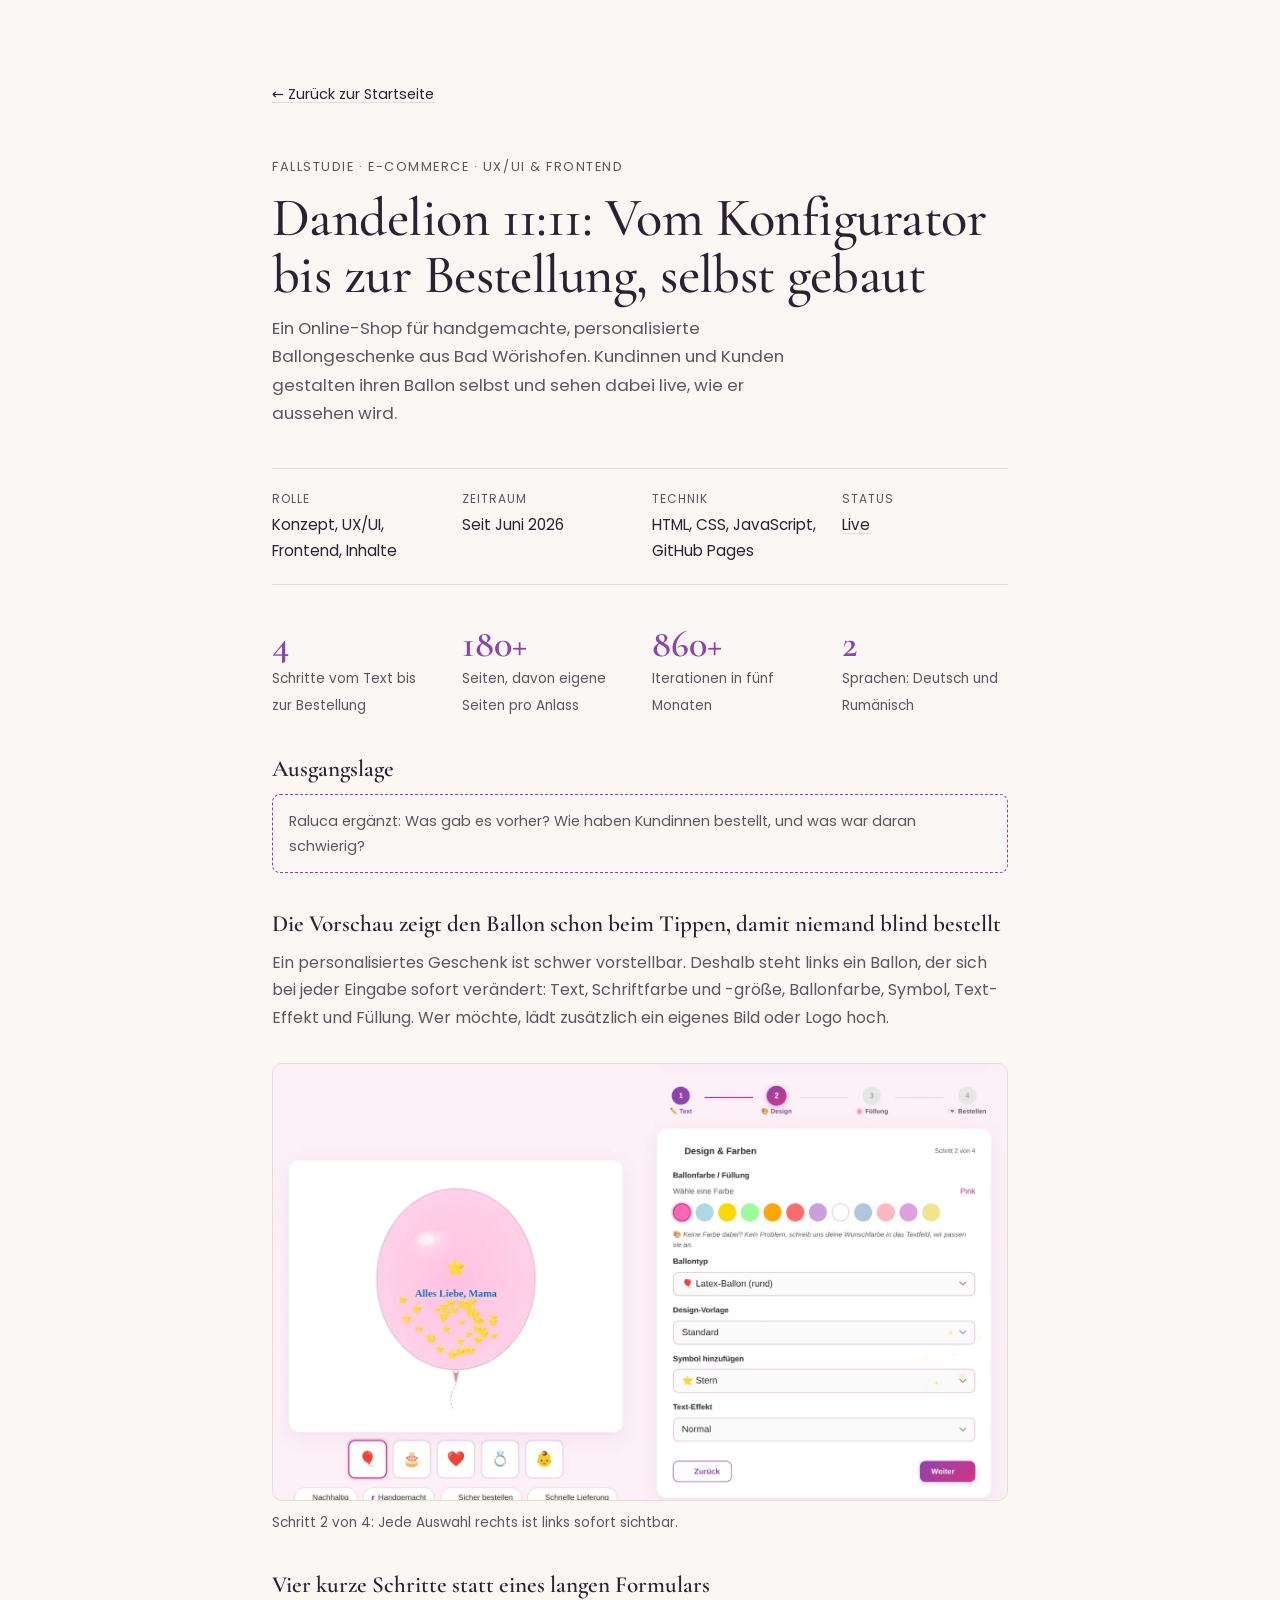
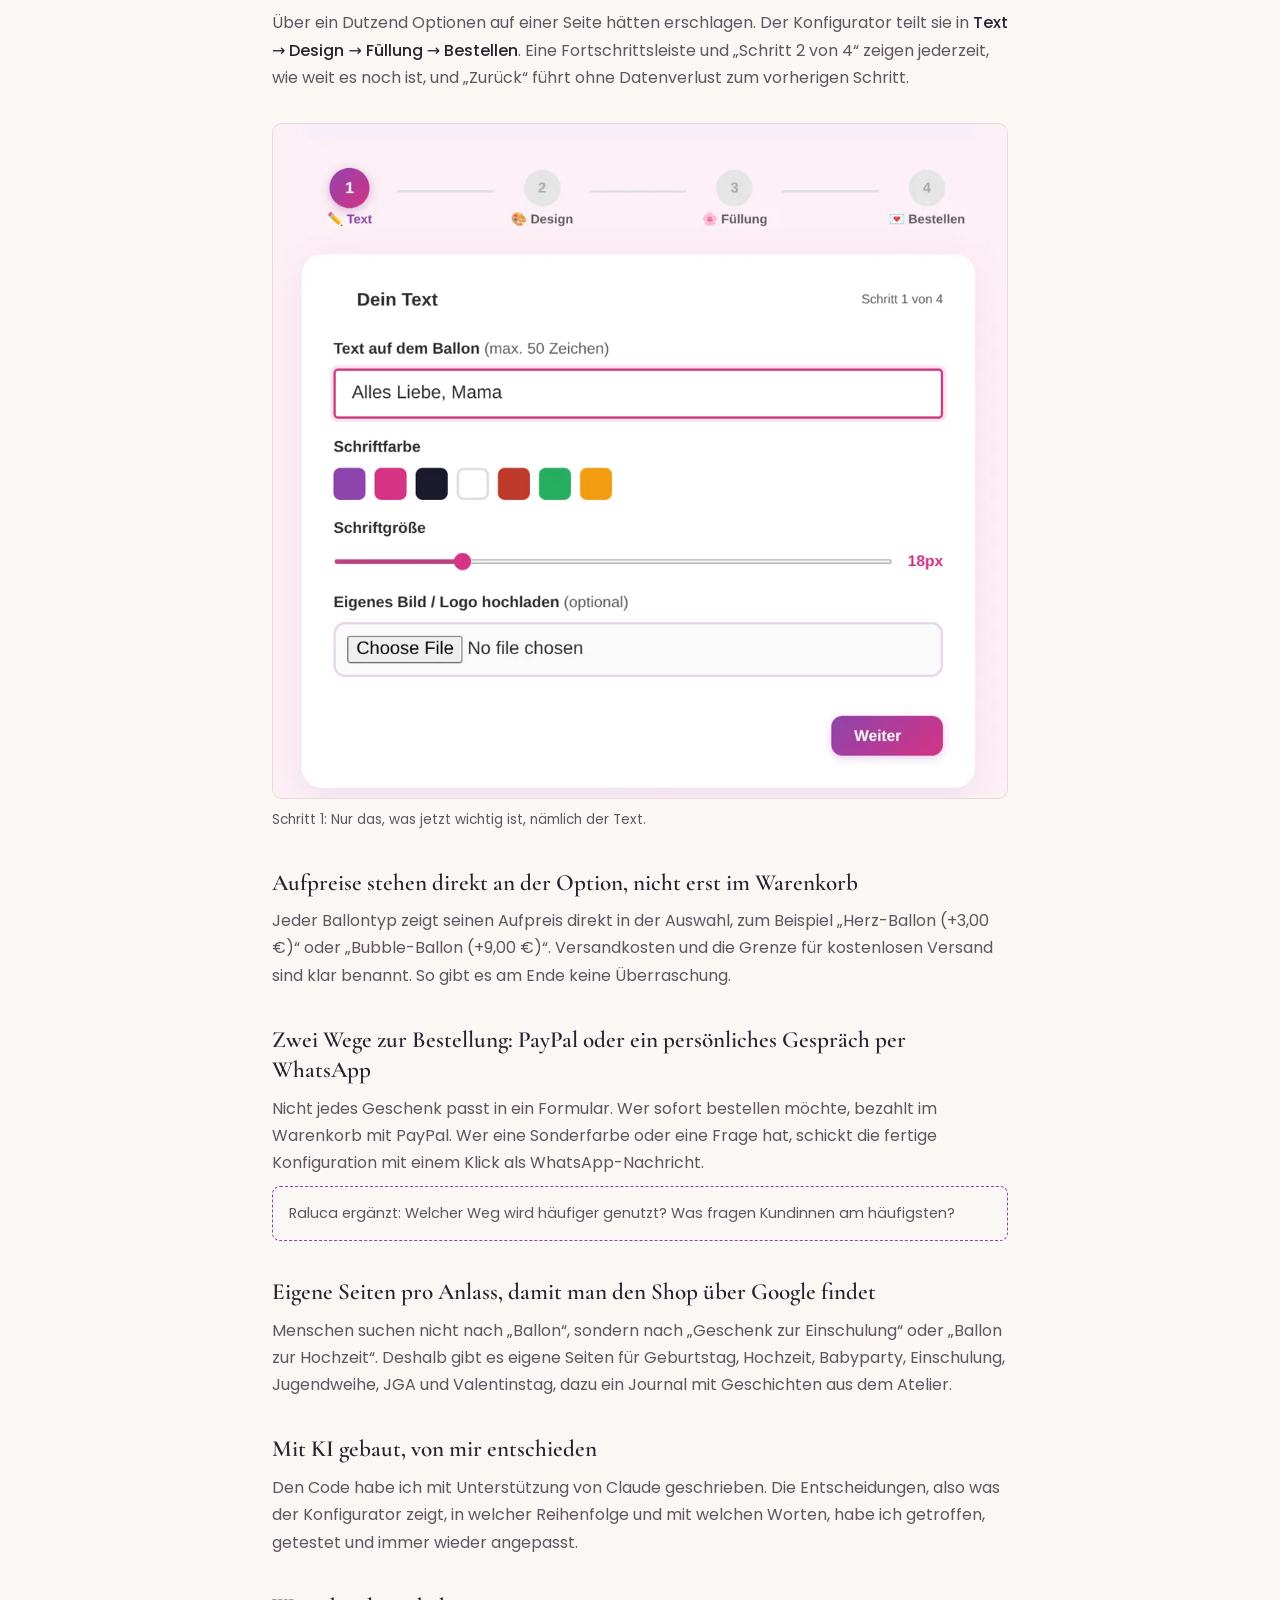
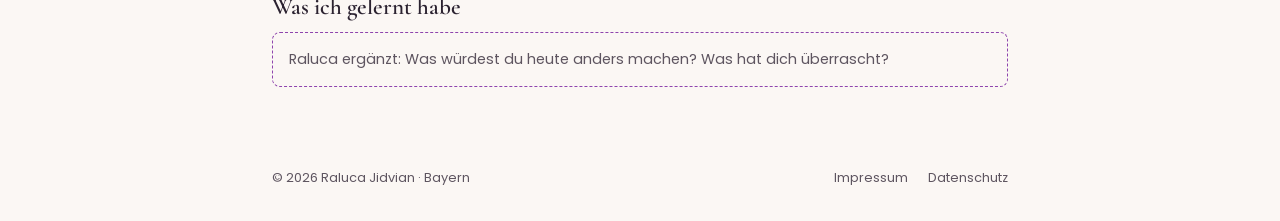
==== dandelion.html @ 179b09bc "Draft: Dandelion 11:11 case study Adds dandelion.html with configurator screenshots and case study s" ====
<!DOCTYPE html>
<html lang="de">
<head>
<meta charset="UTF-8">
<meta name="viewport" content="width=device-width, initial-scale=1">
<title>Dandelion 11:11 – Fallstudie – Raluca Jidvian</title>
<meta name="description" content="Fallstudie: Ein Online-Shop mit Live-Konfigurator für personalisierte Ballongeschenke, von der Idee bis zur Bestellung selbst gestaltet und gebaut.">
<link rel="stylesheet" href="style.css">
</head>
<body>
<main class="legal case">
  <a class="back" href="./">← Zurück zur Startseite</a>

  <p class="eyebrow">Fallstudie · E-Commerce · UX/UI & Frontend</p>
  <h1>Dandelion 11:11: Vom Konfigurator bis zur Bestellung, selbst gebaut</h1>
  <p class="lead">Ein Online-Shop für handgemachte, personalisierte Ballongeschenke aus Bad Wörishofen. Kundinnen und Kunden gestalten ihren Ballon selbst und sehen dabei live, wie er aussehen wird.</p>

  <dl class="facts">
    <div><dt>Rolle</dt><dd>Konzept, UX/UI, Frontend, Inhalte</dd></div>
    <div><dt>Zeitraum</dt><dd>Seit Juni 2026</dd></div>
    <div><dt>Technik</dt><dd>HTML, CSS, JavaScript, GitHub Pages</dd></div>
    <div><dt>Status</dt><dd><a href="https://www.dandelion1111.de">Live</a></dd></div>
  </dl>

  <div class="numbers">
    <div><strong>4</strong><span>Schritte vom Text bis zur Bestellung</span></div>
    <div><strong>180+</strong><span>Seiten, davon eigene Seiten pro Anlass</span></div>
    <div><strong>860+</strong><span>Iterationen in fünf Monaten</span></div>
    <div><strong>2</strong><span>Sprachen: Deutsch und Rumänisch</span></div>
  </div>

  <h2>Ausgangslage</h2>
  <p class="todo">Raluca ergänzt: Was gab es vorher? Wie haben Kundinnen bestellt, und was war daran schwierig?</p>

  <h2>Die Vorschau zeigt den Ballon schon beim Tippen, damit niemand blind bestellt</h2>
  <p>Ein personalisiertes Geschenk ist schwer vorstellbar. Deshalb steht links ein Ballon, der sich bei jeder Eingabe sofort verändert: Text, Schriftfarbe und -größe, Ballonfarbe, Symbol, Text-Effekt und Füllung. Wer möchte, lädt zusätzlich ein eigenes Bild oder Logo hoch.</p>
  <figure>
    <img src="img/dandelion-konfigurator.webp" alt="Konfigurator von Dandelion 11:11: links die Live-Vorschau eines rosa Ballons mit der Aufschrift „Alles Liebe, Mama“, rechts Schritt 2 von 4 mit Farbauswahl, Ballontyp, Design-Vorlage, Symbol und Text-Effekt." width="1600" height="951" loading="lazy">
    <figcaption>Schritt 2 von 4: Jede Auswahl rechts ist links sofort sichtbar.</figcaption>
  </figure>

  <h2>Vier kurze Schritte statt eines langen Formulars</h2>
  <p>Über ein Dutzend Optionen auf einer Seite hätten erschlagen. Der Konfigurator teilt sie in <strong>Text → Design → Füllung → Bestellen</strong>. Eine Fortschrittsleiste und „Schritt 2 von 4“ zeigen jederzeit, wie weit es noch ist, und „Zurück“ führt ohne Datenverlust zum vorherigen Schritt.</p>
  <figure>
    <img src="img/dandelion-schritt1.webp" alt="Schritt 1 von 4 des Konfigurators: Eingabefeld für den Ballontext mit maximal 50 Zeichen, Farbfelder für die Schrift, Regler für die Schriftgröße und optionaler Bild-Upload." width="1000" height="918" loading="lazy">
    <figcaption>Schritt 1: Nur das, was jetzt wichtig ist, nämlich der Text.</figcaption>
  </figure>

  <h2>Aufpreise stehen direkt an der Option, nicht erst im Warenkorb</h2>
  <p>Jeder Ballontyp zeigt seinen Aufpreis direkt in der Auswahl, zum Beispiel „Herz-Ballon (+3,00 €)“ oder „Bubble-Ballon (+9,00 €)“. Versandkosten und die Grenze für kostenlosen Versand sind klar benannt. So gibt es am Ende keine Überraschung.</p>

  <h2>Zwei Wege zur Bestellung: PayPal oder ein persönliches Gespräch per WhatsApp</h2>
  <p>Nicht jedes Geschenk passt in ein Formular. Wer sofort bestellen möchte, bezahlt im Warenkorb mit PayPal. Wer eine Sonderfarbe oder eine Frage hat, schickt die fertige Konfiguration mit einem Klick als WhatsApp-Nachricht.</p>
  <p class="todo">Raluca ergänzt: Welcher Weg wird häufiger genutzt? Was fragen Kundinnen am häufigsten?</p>

  <h2>Eigene Seiten pro Anlass, damit man den Shop über Google findet</h2>
  <p>Menschen suchen nicht nach „Ballon“, sondern nach „Geschenk zur Einschulung“ oder „Ballon zur Hochzeit“. Deshalb gibt es eigene Seiten für Geburtstag, Hochzeit, Babyparty, Einschulung, Jugendweihe, JGA und Valentinstag, dazu ein Journal mit Geschichten aus dem Atelier.</p>

  <h2>Mit KI gebaut, von mir entschieden</h2>
  <p>Den Code habe ich mit Unterstützung von Claude geschrieben. Die Entscheidungen, also was der Konfigurator zeigt, in welcher Reihenfolge und mit welchen Worten, habe ich getroffen, getestet und immer wieder angepasst.</p>

  <h2>Was ich gelernt habe</h2>
  <p class="todo">Raluca ergänzt: Was würdest du heute anders machen? Was hat dich überrascht?</p>
</main>
<footer>
  <span>© 2026 Raluca Jidvian · Bayern</span>
  <nav aria-label="Rechtliches"><a href="impressum.html">Impressum</a><a href="datenschutz.html">Datenschutz</a></nav>
</footer>
</body>
</html>
---- style.css ----
@font-face { font-family: "Cormorant Garamond"; font-style: normal; font-weight: 500; font-display: swap; src: url("fonts/cormorant-garamond-latin-500-normal.woff2") format("woff2"); }
@font-face { font-family: "Cormorant Garamond"; font-style: normal; font-weight: 600; font-display: swap; src: url("fonts/cormorant-garamond-latin-600-normal.woff2") format("woff2"); }
@font-face { font-family: "Cormorant Garamond"; font-style: italic; font-weight: 500; font-display: swap; src: url("fonts/cormorant-garamond-latin-500-italic.woff2") format("woff2"); }
@font-face { font-family: Poppins; font-style: normal; font-weight: 400; font-display: swap; src: url("fonts/poppins-latin-400-normal.woff2") format("woff2"); }
@font-face { font-family: Poppins; font-style: normal; font-weight: 500; font-display: swap; src: url("fonts/poppins-latin-500-normal.woff2") format("woff2"); }

:root {
  --paper: #fbf7f4;
  --ink: #2b2230;
  --ink-soft: #5e5560;
  --line: #e6dcd8;
  --plum: #8e44ad;
  --serif: "Cormorant Garamond", Georgia, serif;
  --sans: Poppins, system-ui, -apple-system, sans-serif;
  color-scheme: light;
}
@media (prefers-color-scheme: dark) {
  :root {
    --paper: #1f1a22;
    --ink: #f3ecf0;
    --ink-soft: #b9adb6;
    --line: #3d3440;
    --plum: #c48ae0;
    color-scheme: dark;
  }
}
* { box-sizing: border-box; margin: 0; }
body {
  background: var(--paper);
  color: var(--ink);
  font: 400 1rem/1.7 var(--sans);
  min-height: 100vh;
  display: flex;
  flex-direction: column;
}
main {
  width: min(100% - 3rem, 46rem);
  margin: auto;
  padding: 5rem 0 3rem;
}
h1 {
  font: 500 clamp(2.6rem, 7vw, 4.2rem)/1.05 var(--serif);
  letter-spacing: -0.01em;
}
.lead {
  margin-top: 1.5rem;
  max-width: 34rem;
  color: var(--ink-soft);
  font-size: 1.05rem;
}
/* Der Weg: Schaltkreise → Server → Interfaces */
.path {
  list-style: none;
  padding: 0;
  margin: 3.5rem 0;
  display: grid;
  grid-template-columns: repeat(3, 1fr);
  border-top: 1px solid var(--line);
}
.path li {
  padding: 1.25rem 1rem 0 0;
  position: relative;
}
.path li::before {
  content: "";
  position: absolute;
  top: -5px;
  left: 0;
  width: 9px;
  height: 9px;
  border-radius: 50%;
  background: var(--paper);
  border: 1.5px solid var(--ink-soft);
}
.path li:last-child::before { background: var(--plum); border-color: var(--plum); }
.path strong {
  display: block;
  font: 600 1.35rem/1.2 var(--serif);
}
.path span { font-size: 0.85rem; color: var(--ink-soft); }
.note {
  font: italic 500 1.4rem/1.4 var(--serif);
  color: var(--plum);
}
.status { margin-top: 0.75rem; color: var(--ink-soft); }
nav { margin-top: 2.5rem; display: flex; flex-wrap: wrap; gap: 0.75rem 1.75rem; }
nav a {
  color: var(--ink);
  text-decoration: none;
  border-bottom: 1px solid var(--line);
  padding-bottom: 2px;
}
nav a:hover { border-color: var(--plum); color: var(--plum); }
a:focus-visible { outline: 2px solid var(--plum); outline-offset: 4px; border-radius: 2px; }
footer {
  width: min(100% - 3rem, 46rem);
  margin: 0 auto;
  padding: 2rem 0;
  font-size: 0.8rem;
  color: var(--ink-soft);
}
@media (max-width: 560px) {
  .path { grid-template-columns: 1fr; border-top: 0; border-left: 1px solid var(--line); }
  .path li { padding: 0 0 1.5rem 1.5rem; }
  .path li::before { top: 0.45rem; left: -5px; }
}

/* Footer & Rechtliches */
footer { display: flex; flex-wrap: wrap; justify-content: space-between; gap: 0.5rem 1.5rem; }
footer nav { margin: 0; gap: 0 1.25rem; }
footer nav a { color: var(--ink-soft); border: 0; padding: 0; }
footer nav a:hover { color: var(--plum); }
.legal { margin: 0 auto; }
.legal h1 { font-size: clamp(2.2rem, 6vw, 3.2rem); }
.legal h2 { font: 600 1.45rem/1.3 var(--serif); margin: 2.25rem 0 0.5rem; }
.legal p, .legal ul { margin-top: 0.6rem; color: var(--ink-soft); }
.legal ul { padding-left: 1.2rem; }
.legal strong { color: var(--ink); font-weight: 500; }
.legal a { color: var(--ink); text-decoration-color: var(--line); text-underline-offset: 3px; }
.legal a:hover { color: var(--plum); text-decoration-color: var(--plum); }
.back { display: inline-block; margin-bottom: 2.5rem; font-size: 0.9rem; }
.stand { margin-top: 2.5rem; font-size: 0.85rem; }

/* Fallstudie */
.case h1 { font-size: clamp(2.2rem, 6vw, 3.4rem); }
.eyebrow { font-size: 0.8rem; letter-spacing: 0.12em; text-transform: uppercase; color: var(--plum); margin-bottom: 0.75rem; }
.facts { display: grid; grid-template-columns: repeat(auto-fit, minmax(9rem, 1fr)); gap: 1rem 1.5rem; margin: 2.5rem 0; padding: 1.25rem 0; border-block: 1px solid var(--line); }
.facts dt { font-size: 0.75rem; letter-spacing: 0.08em; text-transform: uppercase; color: var(--ink-soft); }
.facts dd { margin: 0.2rem 0 0; font-size: 0.95rem; }
.numbers { display: grid; grid-template-columns: repeat(auto-fit, minmax(8rem, 1fr)); gap: 1.5rem; margin: 2rem 0; }
.numbers strong { display: block; font: 600 2.4rem/1 var(--serif); color: var(--plum); }
.numbers span { font-size: 0.85rem; color: var(--ink-soft); }
.case figure { margin: 2rem 0; }
.case img { width: 100%; height: auto; border-radius: 10px; border: 1px solid var(--line); display: block; }
.case figcaption { margin-top: 0.6rem; font-size: 0.85rem; color: var(--ink-soft); }
.todo { margin-top: 0.75rem; padding: 0.9rem 1rem; border: 1.5px dashed var(--plum); border-radius: 8px; color: var(--plum); font-size: 0.9rem; }
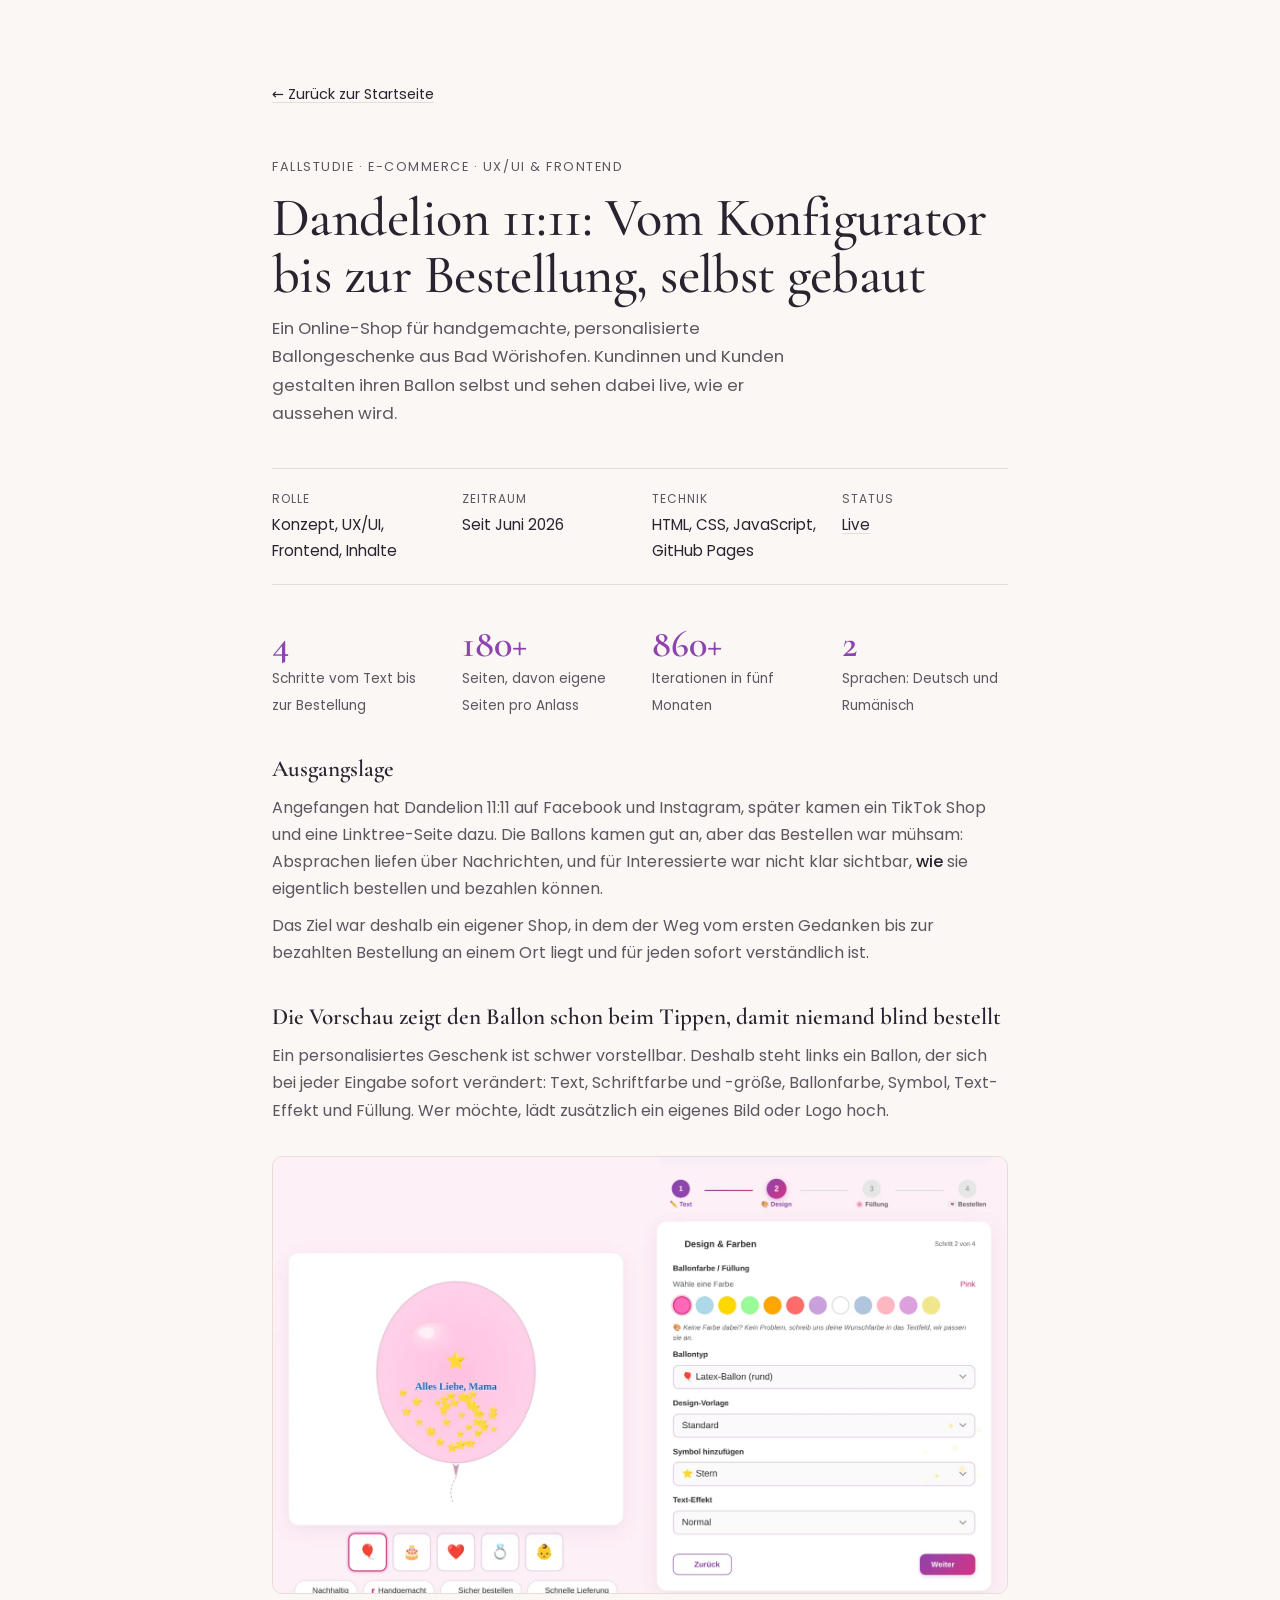
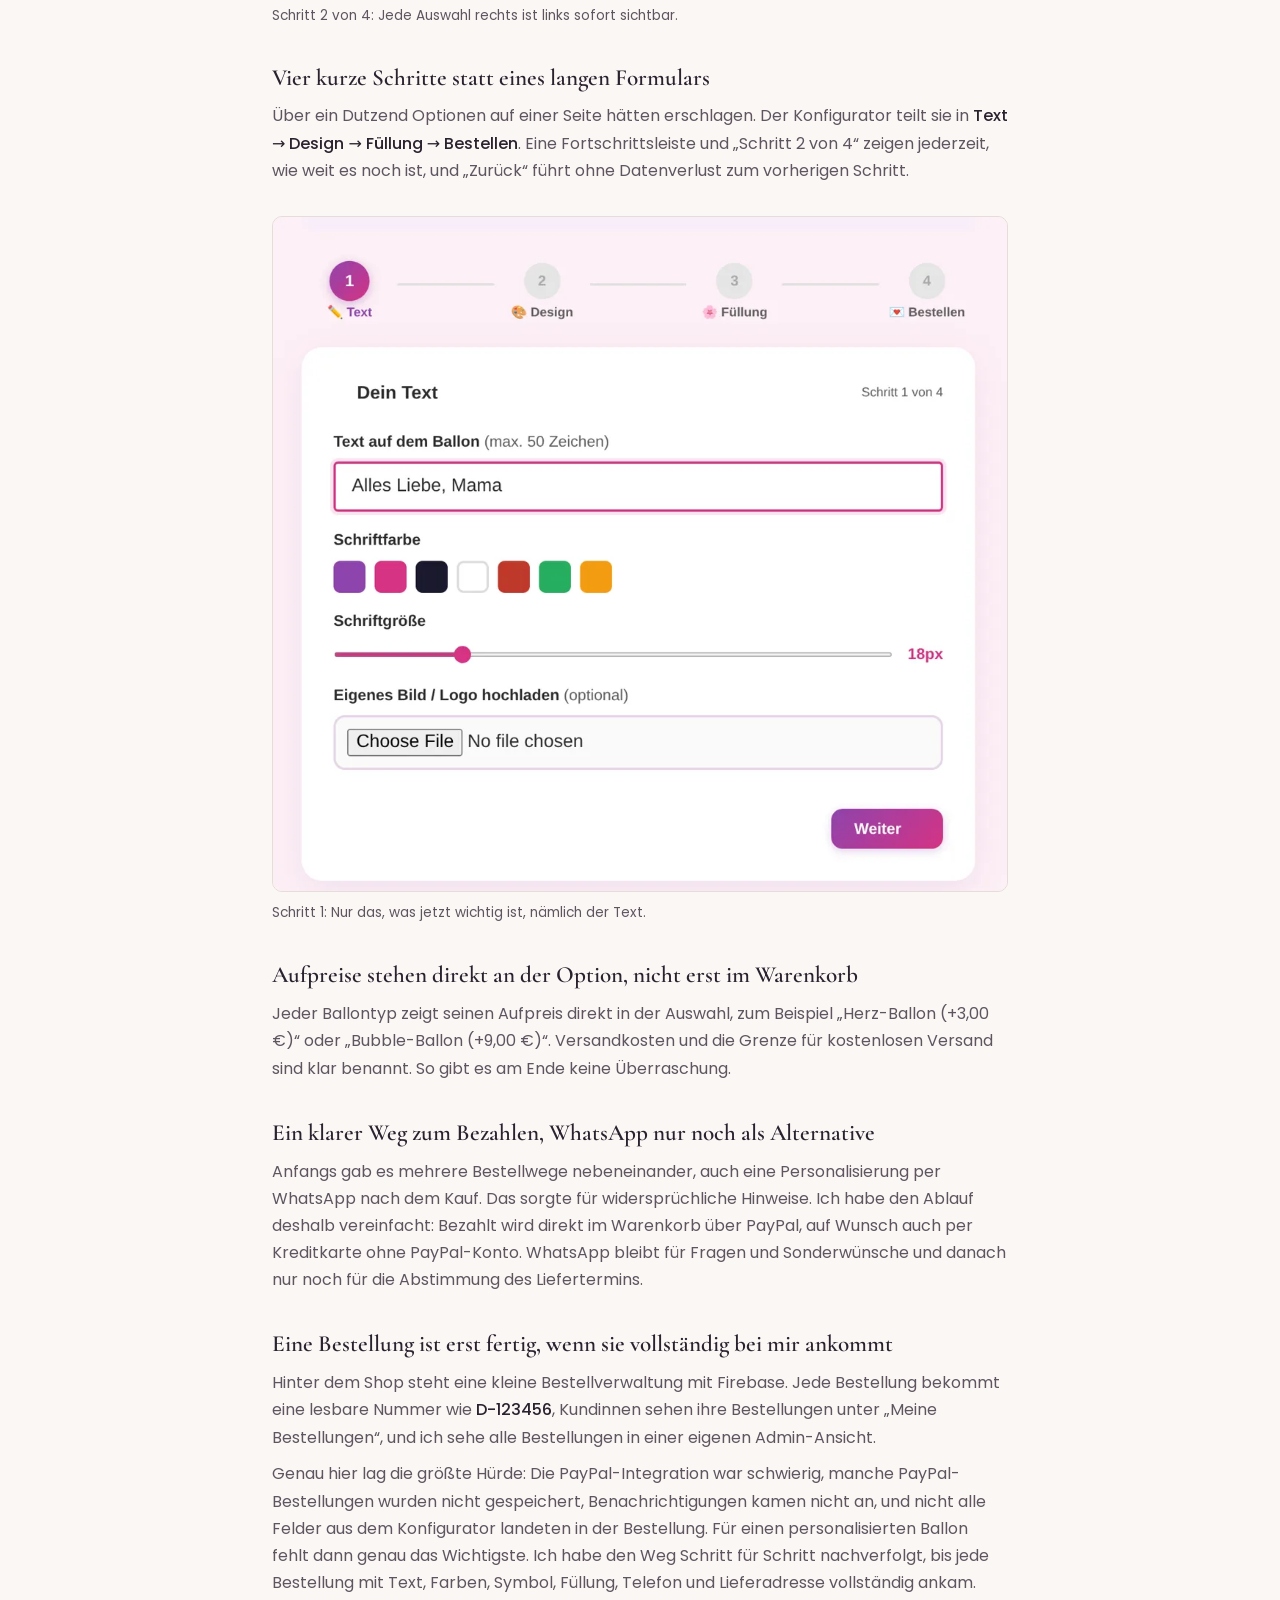
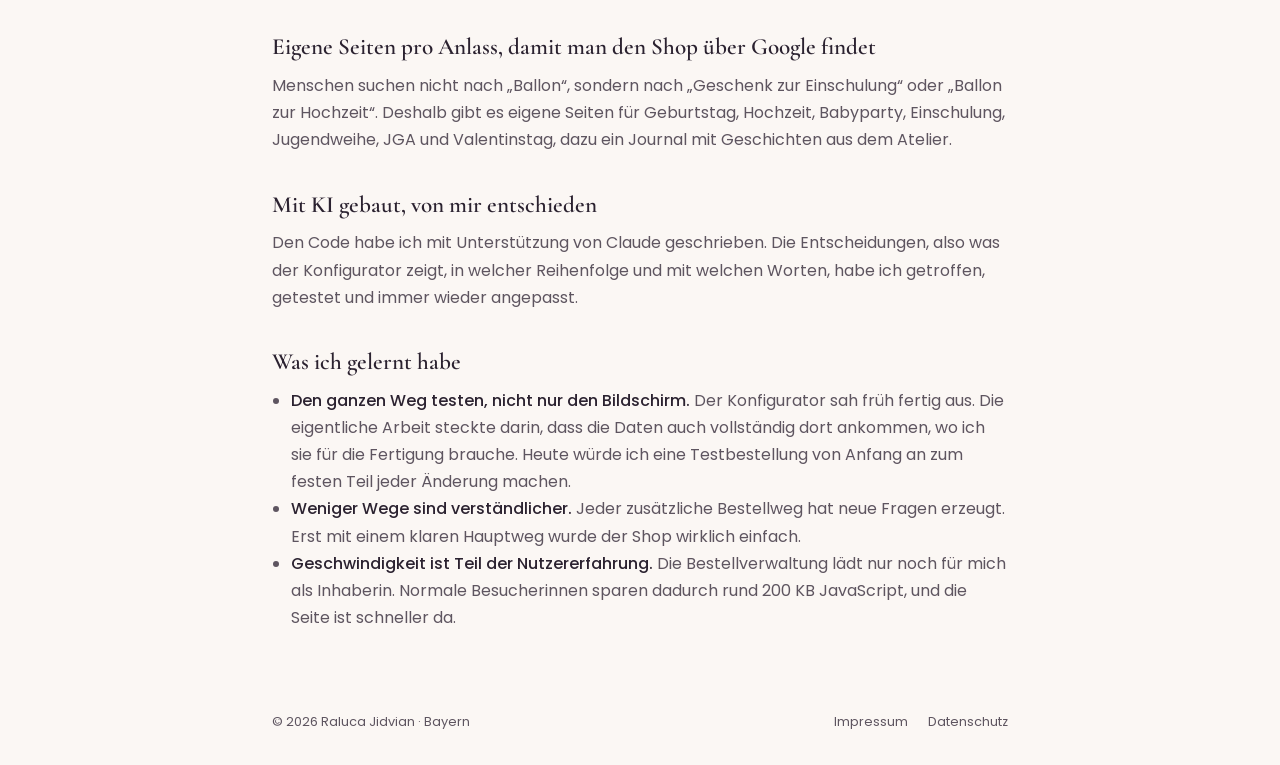
==== commit 27796718: "Publish Dandelion 11:11 case study and project card Fills in the case study with the background, the" ====
--- a/dandelion.html
+++ b/dandelion.html
@@ -30,7 +30,8 @@
   </div>
 
   <h2>Ausgangslage</h2>
-  <p class="todo">Raluca ergänzt: Was gab es vorher? Wie haben Kundinnen bestellt, und was war daran schwierig?</p>
+  <p>Angefangen hat Dandelion 11:11 auf Facebook und Instagram, später kamen ein TikTok Shop und eine Linktree-Seite dazu. Die Ballons kamen gut an, aber das Bestellen war mühsam: Absprachen liefen über Nachrichten, und für Interessierte war nicht klar sichtbar, <strong>wie</strong> sie eigentlich bestellen und bezahlen können.</p>
+  <p>Das Ziel war deshalb ein eigener Shop, in dem der Weg vom ersten Gedanken bis zur bezahlten Bestellung an einem Ort liegt und für jeden sofort verständlich ist.</p>
 
   <h2>Die Vorschau zeigt den Ballon schon beim Tippen, damit niemand blind bestellt</h2>
   <p>Ein personalisiertes Geschenk ist schwer vorstellbar. Deshalb steht links ein Ballon, der sich bei jeder Eingabe sofort verändert: Text, Schriftfarbe und -größe, Ballonfarbe, Symbol, Text-Effekt und Füllung. Wer möchte, lädt zusätzlich ein eigenes Bild oder Logo hoch.</p>
@@ -49,9 +50,12 @@
   <h2>Aufpreise stehen direkt an der Option, nicht erst im Warenkorb</h2>
   <p>Jeder Ballontyp zeigt seinen Aufpreis direkt in der Auswahl, zum Beispiel „Herz-Ballon (+3,00 €)“ oder „Bubble-Ballon (+9,00 €)“. Versandkosten und die Grenze für kostenlosen Versand sind klar benannt. So gibt es am Ende keine Überraschung.</p>
 
-  <h2>Zwei Wege zur Bestellung: PayPal oder ein persönliches Gespräch per WhatsApp</h2>
-  <p>Nicht jedes Geschenk passt in ein Formular. Wer sofort bestellen möchte, bezahlt im Warenkorb mit PayPal. Wer eine Sonderfarbe oder eine Frage hat, schickt die fertige Konfiguration mit einem Klick als WhatsApp-Nachricht.</p>
-  <p class="todo">Raluca ergänzt: Welcher Weg wird häufiger genutzt? Was fragen Kundinnen am häufigsten?</p>
+  <h2>Ein klarer Weg zum Bezahlen, WhatsApp nur noch als Alternative</h2>
+  <p>Anfangs gab es mehrere Bestellwege nebeneinander, auch eine Personalisierung per WhatsApp nach dem Kauf. Das sorgte für widersprüchliche Hinweise. Ich habe den Ablauf deshalb vereinfacht: Bezahlt wird direkt im Warenkorb über PayPal, auf Wunsch auch per Kreditkarte ohne PayPal-Konto. WhatsApp bleibt für Fragen und Sonderwünsche und danach nur noch für die Abstimmung des Liefertermins.</p>
+
+  <h2>Eine Bestellung ist erst fertig, wenn sie vollständig bei mir ankommt</h2>
+  <p>Hinter dem Shop steht eine kleine Bestellverwaltung mit Firebase. Jede Bestellung bekommt eine lesbare Nummer wie <strong>D-123456</strong>, Kundinnen sehen ihre Bestellungen unter „Meine Bestellungen“, und ich sehe alle Bestellungen in einer eigenen Admin-Ansicht.</p>
+  <p>Genau hier lag die größte Hürde: Die PayPal-Integration war schwierig, manche PayPal-Bestellungen wurden nicht gespeichert, Benachrichtigungen kamen nicht an, und nicht alle Felder aus dem Konfigurator landeten in der Bestellung. Für einen personalisierten Ballon fehlt dann genau das Wichtigste. Ich habe den Weg Schritt für Schritt nachverfolgt, bis jede Bestellung mit Text, Farben, Symbol, Füllung, Telefon und Lieferadresse vollständig ankam.</p>
 
   <h2>Eigene Seiten pro Anlass, damit man den Shop über Google findet</h2>
   <p>Menschen suchen nicht nach „Ballon“, sondern nach „Geschenk zur Einschulung“ oder „Ballon zur Hochzeit“. Deshalb gibt es eigene Seiten für Geburtstag, Hochzeit, Babyparty, Einschulung, Jugendweihe, JGA und Valentinstag, dazu ein Journal mit Geschichten aus dem Atelier.</p>
@@ -60,7 +64,11 @@
   <p>Den Code habe ich mit Unterstützung von Claude geschrieben. Die Entscheidungen, also was der Konfigurator zeigt, in welcher Reihenfolge und mit welchen Worten, habe ich getroffen, getestet und immer wieder angepasst.</p>
 
   <h2>Was ich gelernt habe</h2>
-  <p class="todo">Raluca ergänzt: Was würdest du heute anders machen? Was hat dich überrascht?</p>
+  <ul>
+    <li><strong>Den ganzen Weg testen, nicht nur den Bildschirm.</strong> Der Konfigurator sah früh fertig aus. Die eigentliche Arbeit steckte darin, dass die Daten auch vollständig dort ankommen, wo ich sie für die Fertigung brauche. Heute würde ich eine Testbestellung von Anfang an zum festen Teil jeder Änderung machen.</li>
+    <li><strong>Weniger Wege sind verständlicher.</strong> Jeder zusätzliche Bestellweg hat neue Fragen erzeugt. Erst mit einem klaren Hauptweg wurde der Shop wirklich einfach.</li>
+    <li><strong>Geschwindigkeit ist Teil der Nutzererfahrung.</strong> Die Bestellverwaltung lädt nur noch für mich als Inhaberin. Normale Besucherinnen sparen dadurch rund 200&nbsp;KB JavaScript, und die Seite ist schneller da.</li>
+  </ul>
 </main>
 <footer>
   <span>© 2026 Raluca Jidvian · Bayern</span>
--- a/style.css
+++ b/style.css
@@ -134,3 +134,23 @@
 .case img { width: 100%; height: auto; border-radius: 10px; border: 1px solid var(--line); display: block; }
 .case figcaption { margin-top: 0.6rem; font-size: 0.85rem; color: var(--ink-soft); }
 .todo { margin-top: 0.75rem; padding: 0.9rem 1rem; border: 1.5px dashed var(--plum); border-radius: 8px; color: var(--plum); font-size: 0.9rem; }
+
+/* Startseite: Aktionen & Projekte */
+.actions { margin-top: 2rem; display: flex; flex-wrap: wrap; gap: 0.75rem; }
+.btn { font: 500 0.95rem/1 var(--sans); padding: 0.8rem 1.2rem; border-radius: 999px; border: 1.5px solid var(--plum); background: var(--plum); color: var(--paper); cursor: pointer; text-decoration: none; }
+.btn.ghost { background: transparent; color: var(--plum); }
+.btn:hover { filter: brightness(1.08); }
+.btn:focus-visible { outline: 2px solid var(--plum); outline-offset: 3px; }
+.section-title { font: 500 1.9rem/1.2 var(--serif); margin: 4rem 0 1.25rem; }
+.project { display: block; color: inherit; text-decoration: none; border: 1px solid var(--line); border-radius: 14px; overflow: hidden; transition: border-color .2s, transform .2s; }
+.project:hover { border-color: var(--plum); transform: translateY(-2px); }
+.project img { width: 100%; height: auto; display: block; border-bottom: 1px solid var(--line); }
+.project-body { padding: 1.25rem 1.4rem 1.5rem; }
+.project h3 { font: 600 1.6rem/1.2 var(--serif); }
+.project .pair { display: grid; grid-template-columns: 1fr 1fr; gap: 1rem; margin-top: 0.9rem; font-size: 0.92rem; color: var(--ink-soft); }
+.project .pair b { display: block; font-weight: 500; color: var(--ink); font-size: 0.75rem; letter-spacing: 0.08em; text-transform: uppercase; }
+.project .stats { display: flex; flex-wrap: wrap; gap: 0.5rem 1.5rem; margin-top: 1rem; font-size: 0.85rem; color: var(--ink-soft); }
+.project .stats strong { color: var(--plum); font: 600 1.15rem var(--serif); margin-right: 0.25rem; }
+.project .more { display: inline-block; margin-top: 1rem; color: var(--plum); font-weight: 500; }
+@media (max-width: 560px) { .project .pair { grid-template-columns: 1fr; } }
+@media (prefers-reduced-motion: reduce) { .project, .project:hover { transition: none; transform: none; } }
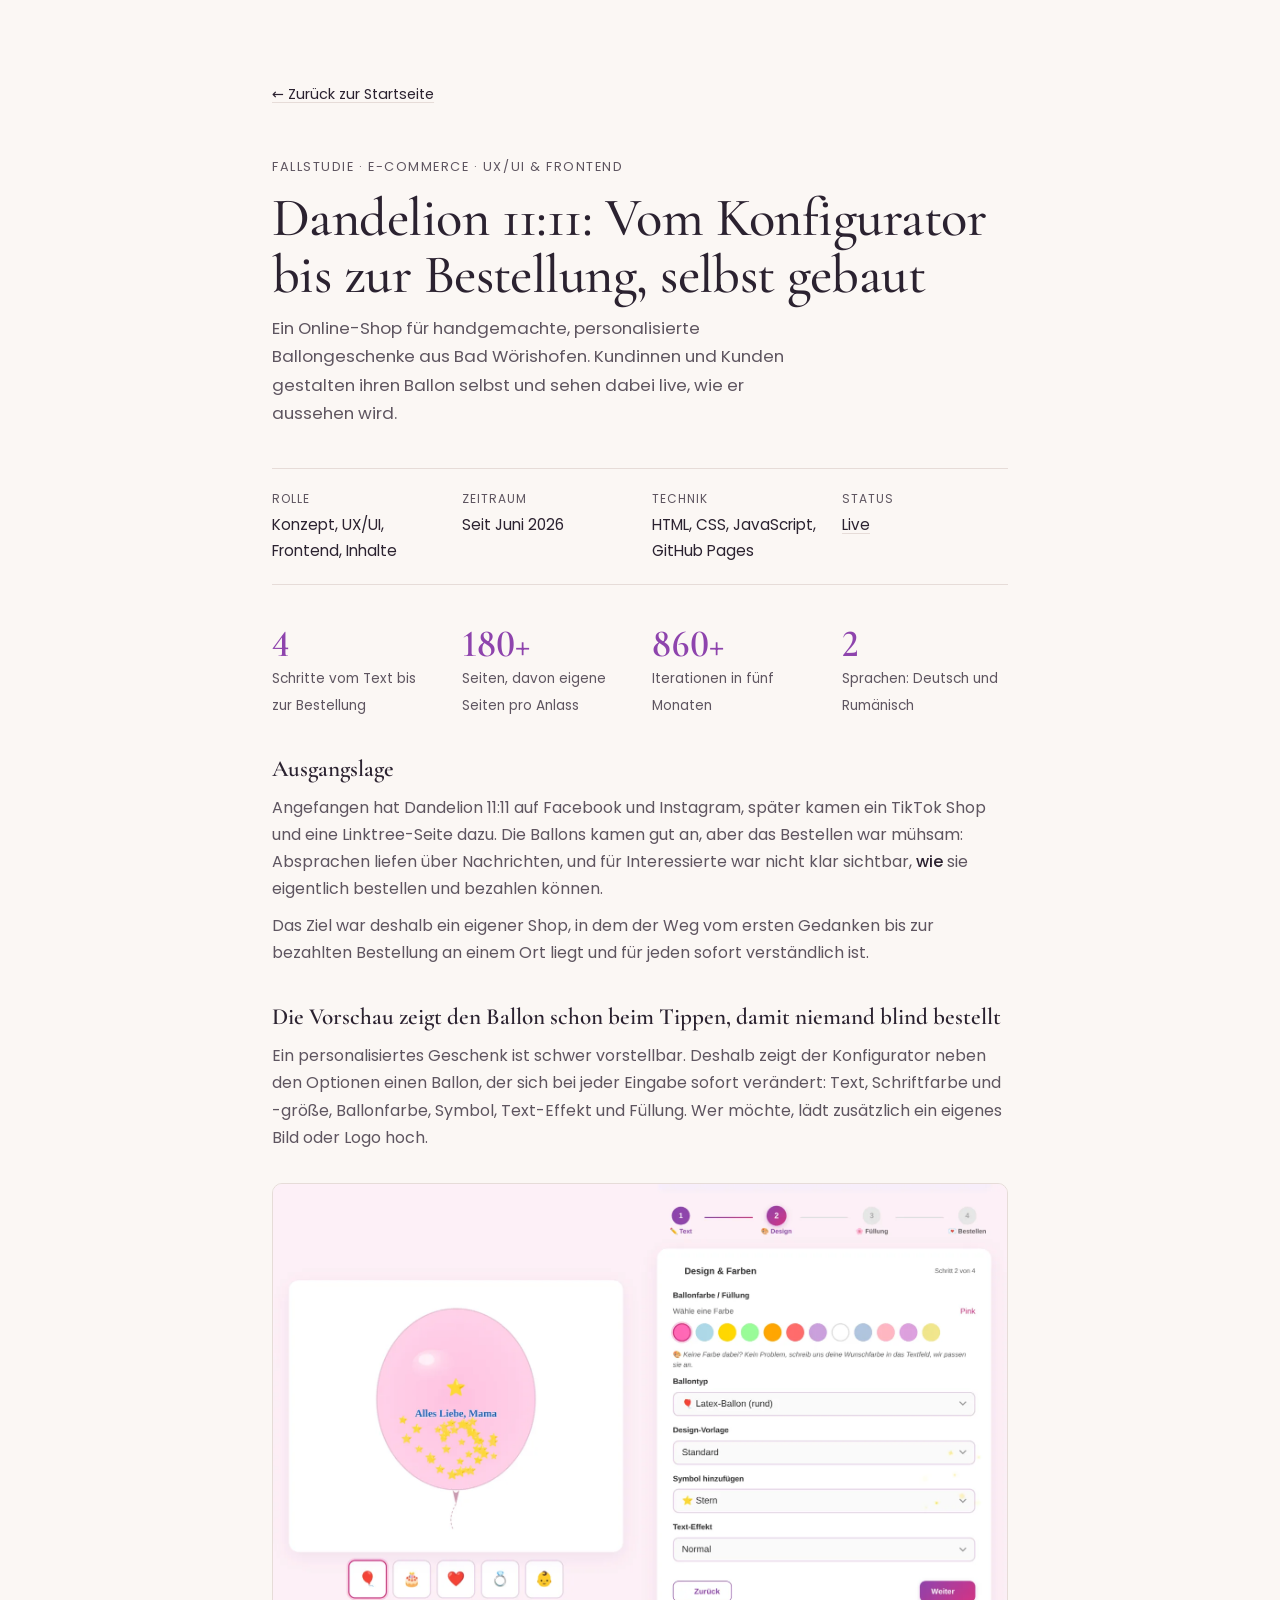
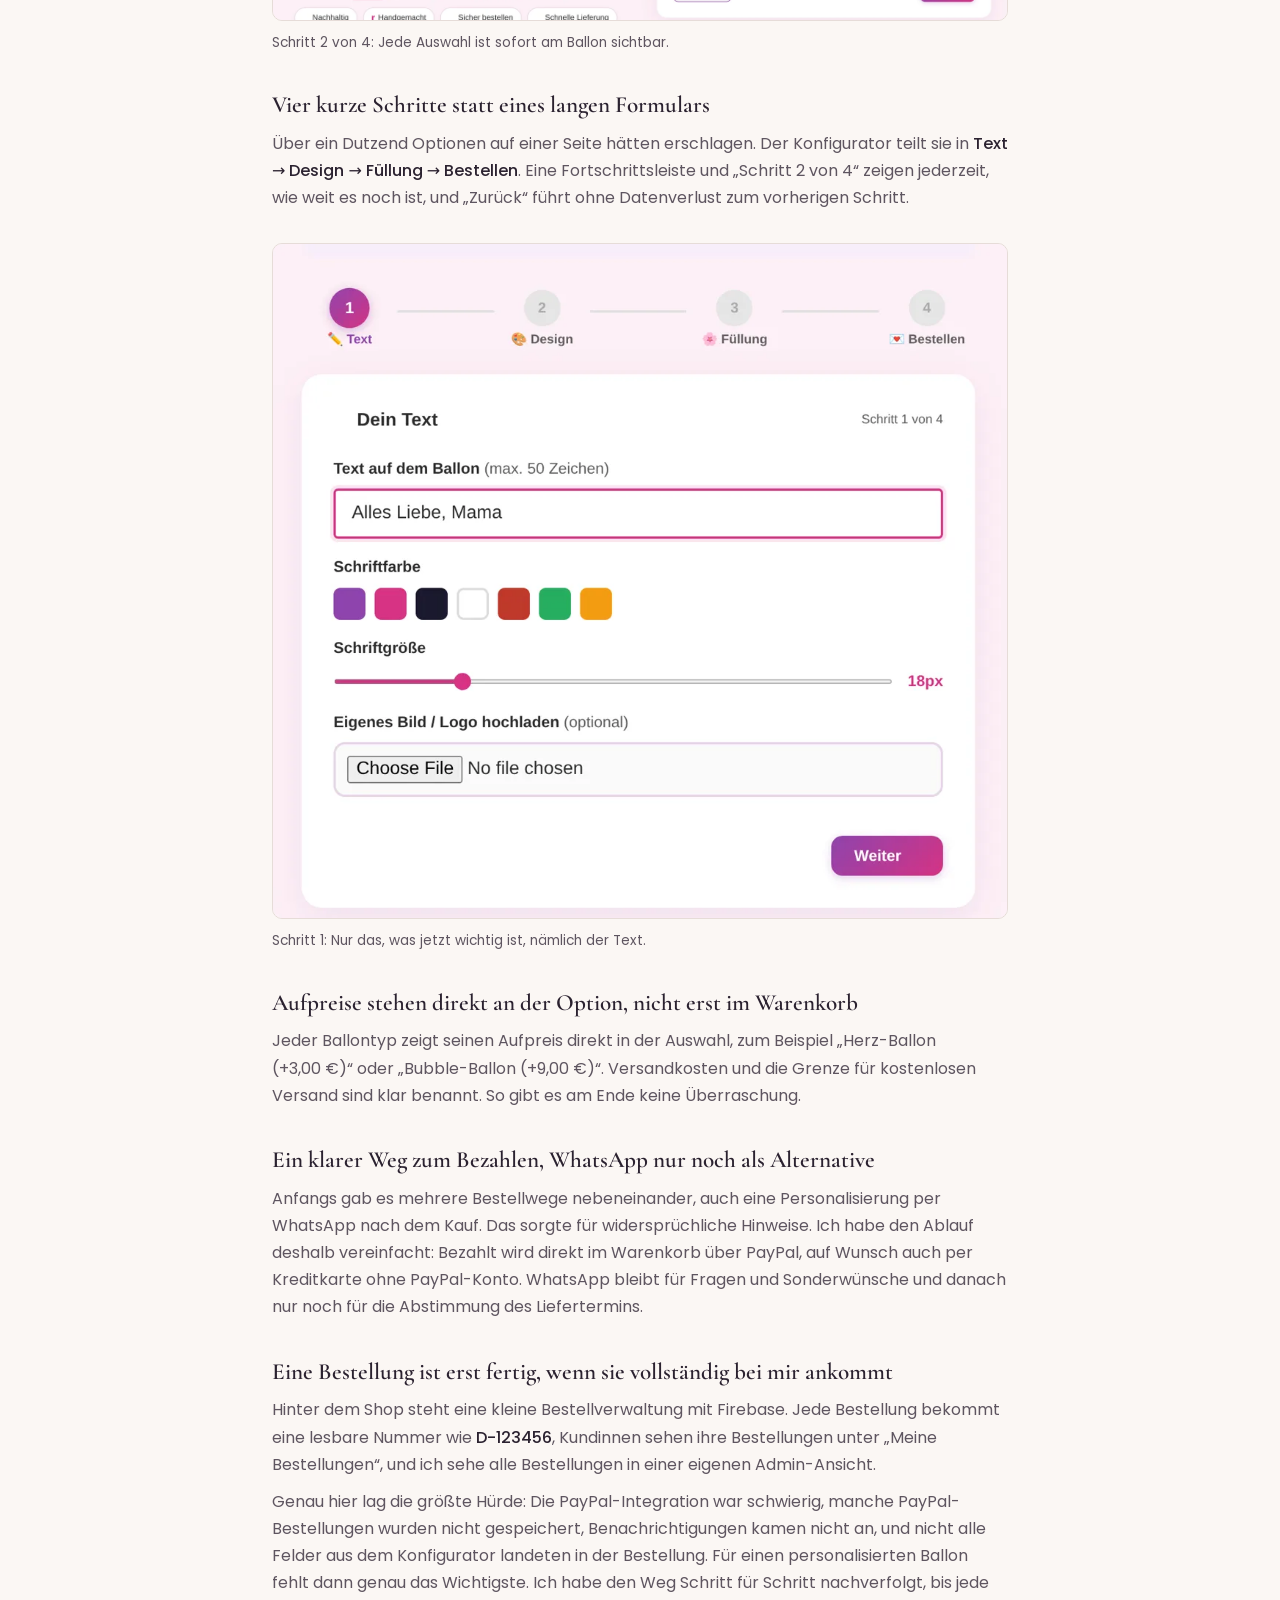
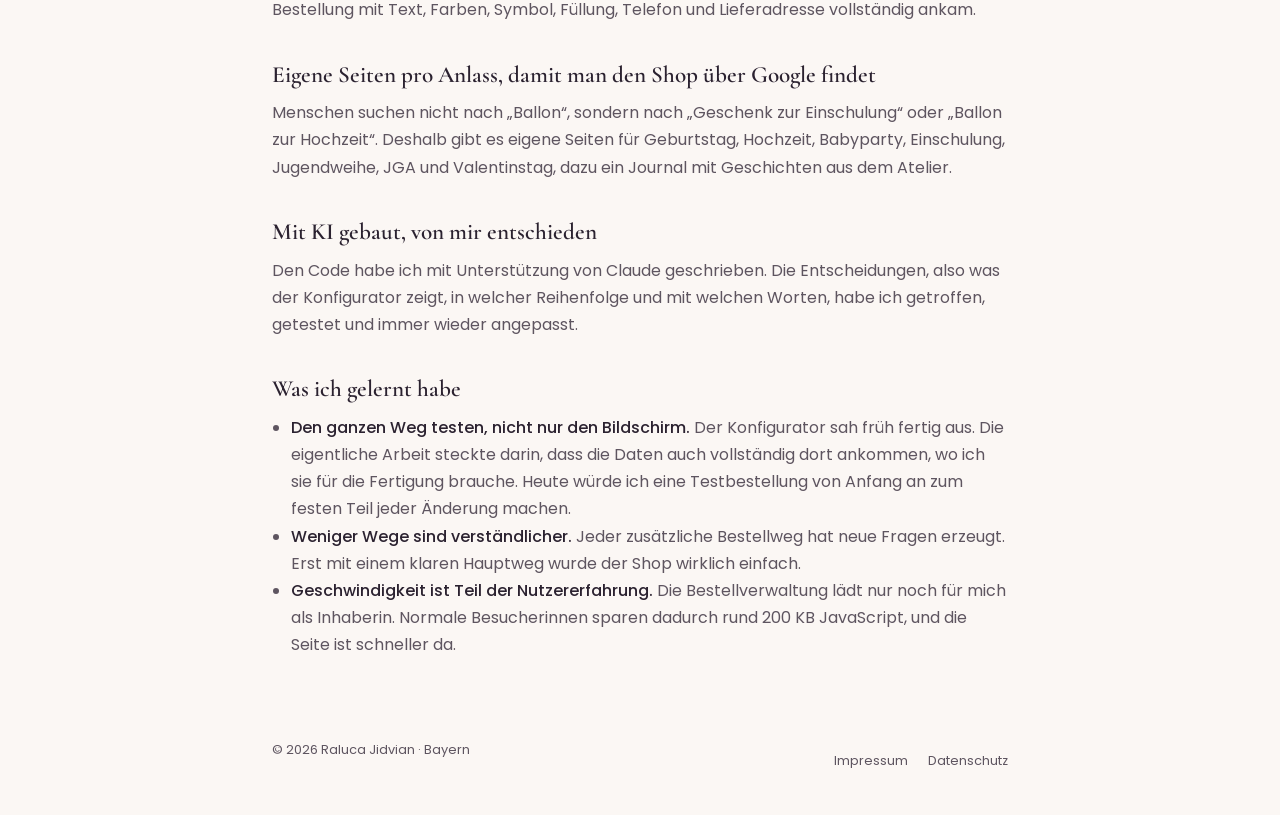
==== commit 5789e5b8: "Polish portfolio for phones Adds a stacked configurator image for small screens, lining numerals for" ====
--- a/dandelion.html
+++ b/dandelion.html
@@ -34,10 +34,10 @@
   <p>Das Ziel war deshalb ein eigener Shop, in dem der Weg vom ersten Gedanken bis zur bezahlten Bestellung an einem Ort liegt und für jeden sofort verständlich ist.</p>
 
   <h2>Die Vorschau zeigt den Ballon schon beim Tippen, damit niemand blind bestellt</h2>
-  <p>Ein personalisiertes Geschenk ist schwer vorstellbar. Deshalb steht links ein Ballon, der sich bei jeder Eingabe sofort verändert: Text, Schriftfarbe und -größe, Ballonfarbe, Symbol, Text-Effekt und Füllung. Wer möchte, lädt zusätzlich ein eigenes Bild oder Logo hoch.</p>
+  <p>Ein personalisiertes Geschenk ist schwer vorstellbar. Deshalb zeigt der Konfigurator neben den Optionen einen Ballon, der sich bei jeder Eingabe sofort verändert: Text, Schriftfarbe und -größe, Ballonfarbe, Symbol, Text-Effekt und Füllung. Wer möchte, lädt zusätzlich ein eigenes Bild oder Logo hoch.</p>
   <figure>
-    <img src="img/dandelion-konfigurator.webp" alt="Konfigurator von Dandelion 11:11: links die Live-Vorschau eines rosa Ballons mit der Aufschrift „Alles Liebe, Mama“, rechts Schritt 2 von 4 mit Farbauswahl, Ballontyp, Design-Vorlage, Symbol und Text-Effekt." width="1600" height="951" loading="lazy">
-    <figcaption>Schritt 2 von 4: Jede Auswahl rechts ist links sofort sichtbar.</figcaption>
+    <picture><source media="(max-width: 560px)" srcset="img/dandelion-konfigurator-mobil.webp" width="900" height="1891"><img src="img/dandelion-konfigurator.webp" alt="Konfigurator von Dandelion 11:11: links die Live-Vorschau eines rosa Ballons mit der Aufschrift „Alles Liebe, Mama“, rechts Schritt 2 von 4 mit Farbauswahl, Ballontyp, Design-Vorlage, Symbol und Text-Effekt." width="1600" height="951" loading="lazy"></picture>
+    <figcaption>Schritt 2 von 4: Jede Auswahl ist sofort am Ballon sichtbar.</figcaption>
   </figure>
 
   <h2>Vier kurze Schritte statt eines langen Formulars</h2>
@@ -48,7 +48,7 @@
   </figure>
 
   <h2>Aufpreise stehen direkt an der Option, nicht erst im Warenkorb</h2>
-  <p>Jeder Ballontyp zeigt seinen Aufpreis direkt in der Auswahl, zum Beispiel „Herz-Ballon (+3,00 €)“ oder „Bubble-Ballon (+9,00 €)“. Versandkosten und die Grenze für kostenlosen Versand sind klar benannt. So gibt es am Ende keine Überraschung.</p>
+  <p>Jeder Ballontyp zeigt seinen Aufpreis direkt in der Auswahl, zum Beispiel „Herz-Ballon (+3,00&nbsp;€)“ oder „Bubble-Ballon (+9,00&nbsp;€)“. Versandkosten und die Grenze für kostenlosen Versand sind klar benannt. So gibt es am Ende keine Überraschung.</p>
 
   <h2>Ein klarer Weg zum Bezahlen, WhatsApp nur noch als Alternative</h2>
   <p>Anfangs gab es mehrere Bestellwege nebeneinander, auch eine Personalisierung per WhatsApp nach dem Kauf. Das sorgte für widersprüchliche Hinweise. Ich habe den Ablauf deshalb vereinfacht: Bezahlt wird direkt im Warenkorb über PayPal, auf Wunsch auch per Kreditkarte ohne PayPal-Konto. WhatsApp bleibt für Fragen und Sonderwünsche und danach nur noch für die Abstimmung des Liefertermins.</p>
--- a/style.css
+++ b/style.css
@@ -154,3 +154,11 @@
 .project .more { display: inline-block; margin-top: 1rem; color: var(--plum); font-weight: 500; }
 @media (max-width: 560px) { .project .pair { grid-template-columns: 1fr; } }
 @media (prefers-reduced-motion: reduce) { .project, .project:hover { transition: none; transform: none; } }
+
+/* Feinschliff Mobil */
+.numbers strong, .project .stats strong { font-variant-numeric: lining-nums; }
+footer nav a { display: inline-block; padding: 0.7rem 0; }
+.project picture { display: block; }
+@media (max-width: 560px) {
+  .project img { max-height: 26rem; object-fit: cover; object-position: top; }
+}
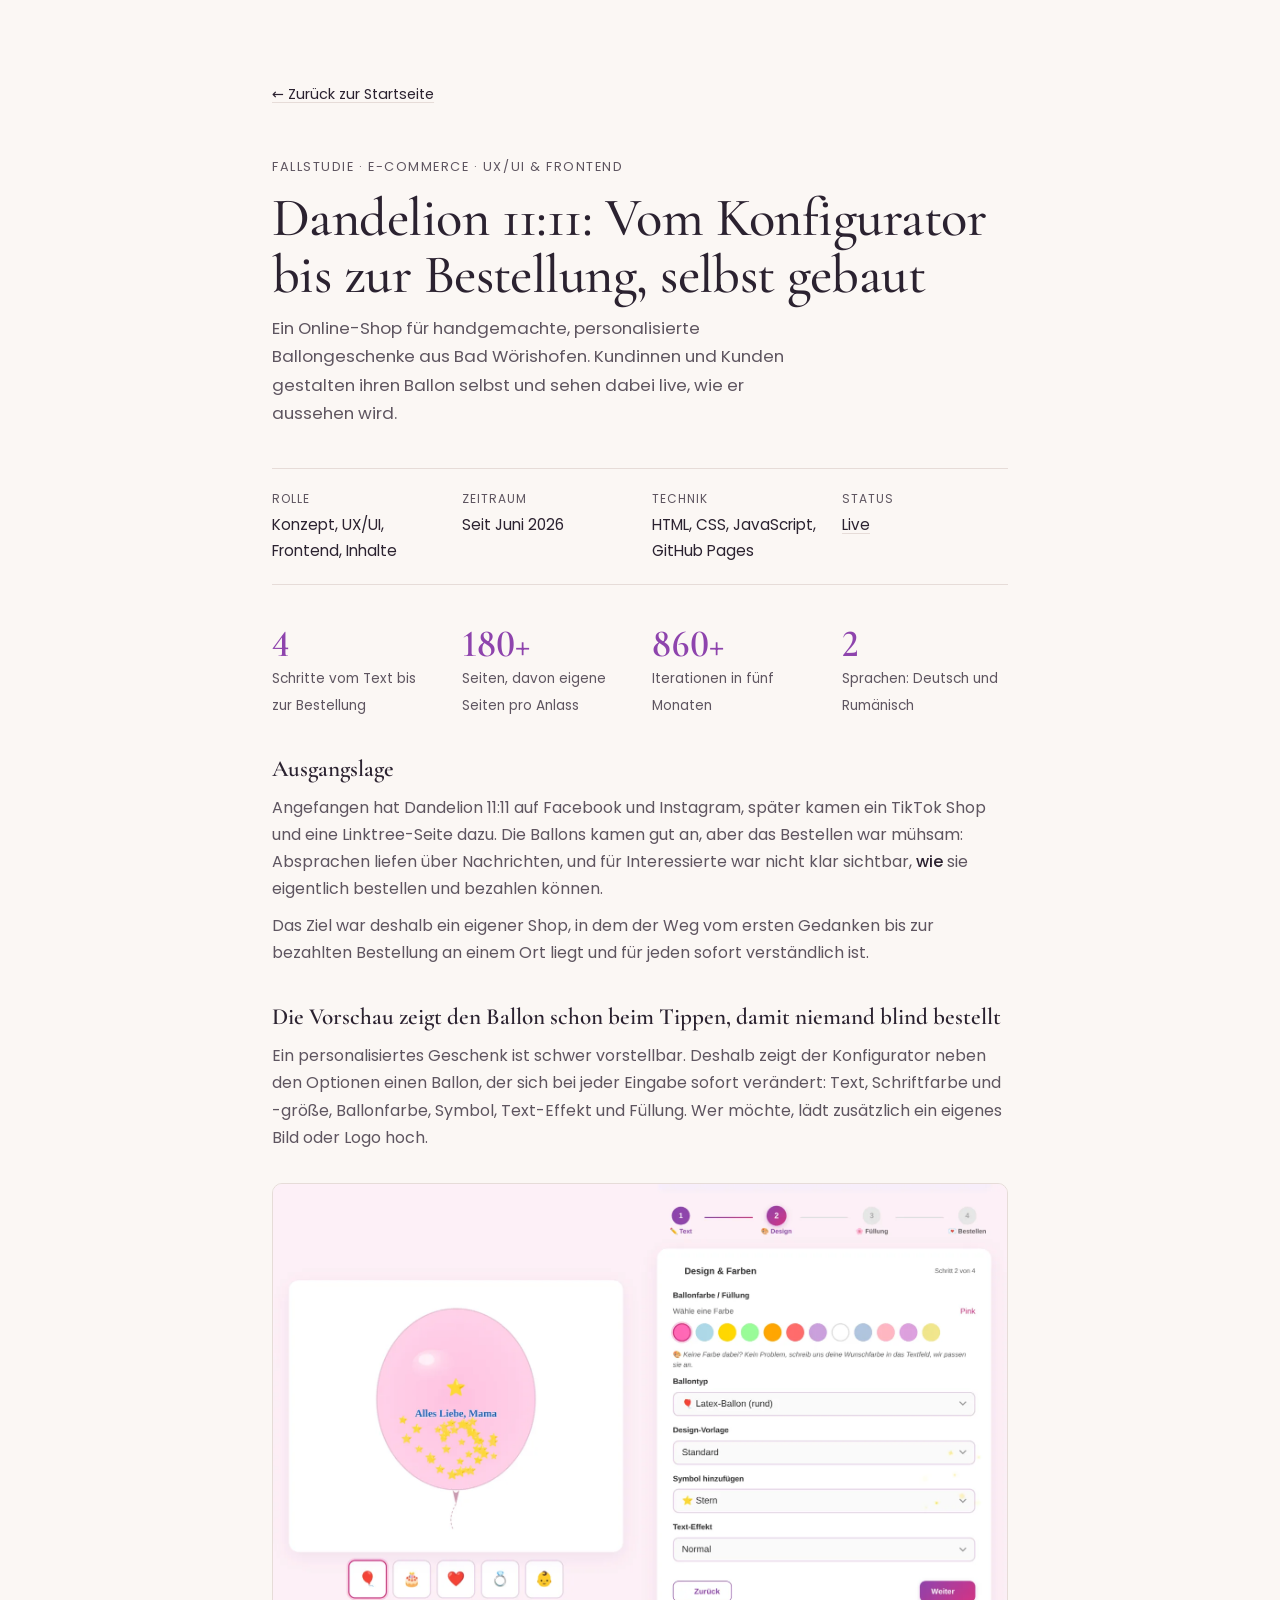
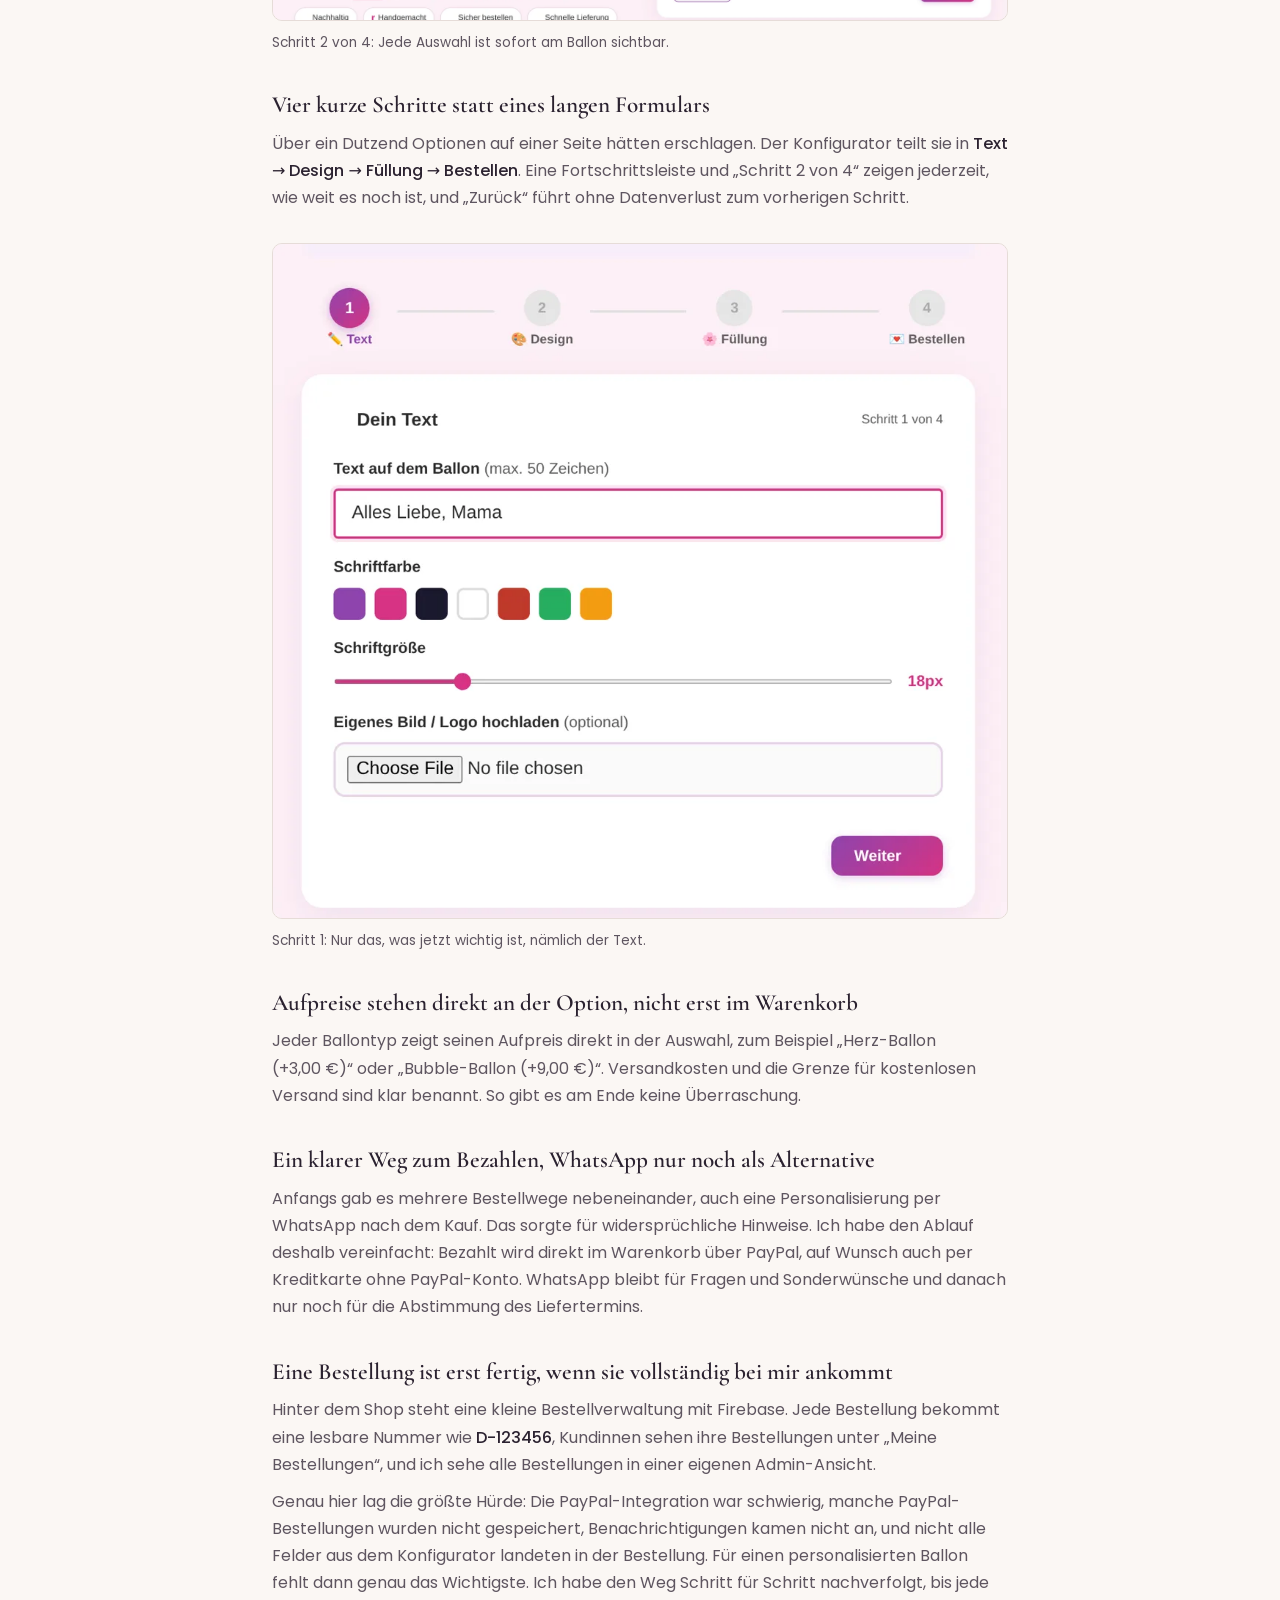
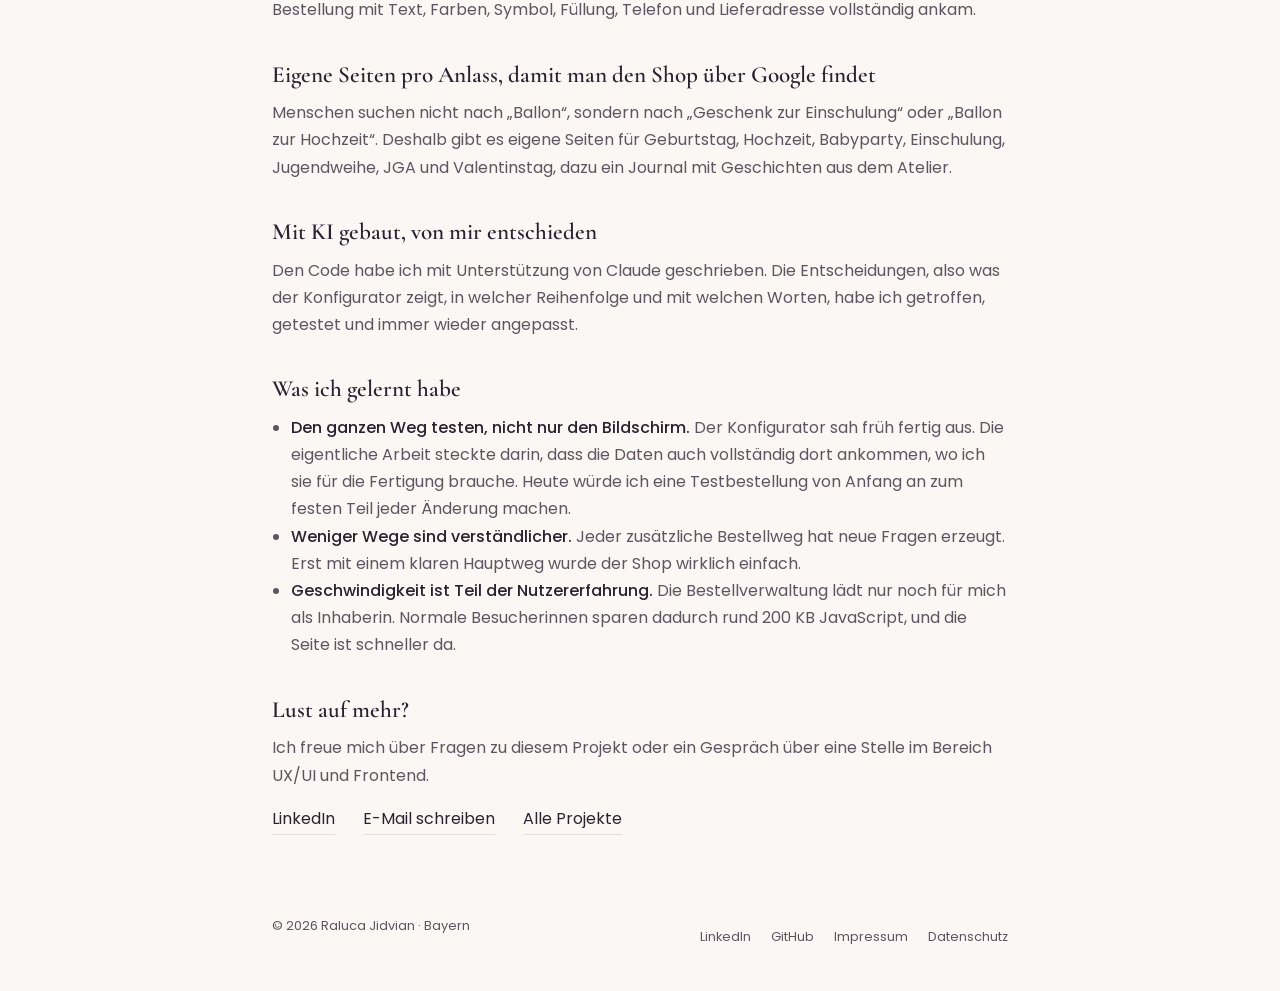
==== commit 4a214b66: "Add Praktikantenplanung and Gesperrte Konten case studies Adds both case studies with fictional exam" ====
--- a/dandelion.html
+++ b/dandelion.html
@@ -36,14 +36,14 @@
   <h2>Die Vorschau zeigt den Ballon schon beim Tippen, damit niemand blind bestellt</h2>
   <p>Ein personalisiertes Geschenk ist schwer vorstellbar. Deshalb zeigt der Konfigurator neben den Optionen einen Ballon, der sich bei jeder Eingabe sofort verändert: Text, Schriftfarbe und -größe, Ballonfarbe, Symbol, Text-Effekt und Füllung. Wer möchte, lädt zusätzlich ein eigenes Bild oder Logo hoch.</p>
   <figure>
-    <picture><source media="(max-width: 560px)" srcset="img/dandelion-konfigurator-mobil.webp" width="900" height="1891"><img src="img/dandelion-konfigurator.webp" alt="Konfigurator von Dandelion 11:11: links die Live-Vorschau eines rosa Ballons mit der Aufschrift „Alles Liebe, Mama“, rechts Schritt 2 von 4 mit Farbauswahl, Ballontyp, Design-Vorlage, Symbol und Text-Effekt." width="1600" height="951" loading="lazy"></picture>
+    <a href="img/dandelion-konfigurator.webp" class="zoom"><picture><source media="(max-width: 560px)" srcset="img/dandelion-konfigurator-mobil.webp" width="900" height="1891"><img src="img/dandelion-konfigurator.webp" alt="Konfigurator von Dandelion 11:11: links die Live-Vorschau eines rosa Ballons mit der Aufschrift „Alles Liebe, Mama“, rechts Schritt 2 von 4 mit Farbauswahl, Ballontyp, Design-Vorlage, Symbol und Text-Effekt." width="1600" height="951" loading="lazy"></picture></a>
     <figcaption>Schritt 2 von 4: Jede Auswahl ist sofort am Ballon sichtbar.</figcaption>
   </figure>
 
   <h2>Vier kurze Schritte statt eines langen Formulars</h2>
   <p>Über ein Dutzend Optionen auf einer Seite hätten erschlagen. Der Konfigurator teilt sie in <strong>Text → Design → Füllung → Bestellen</strong>. Eine Fortschrittsleiste und „Schritt 2 von 4“ zeigen jederzeit, wie weit es noch ist, und „Zurück“ führt ohne Datenverlust zum vorherigen Schritt.</p>
   <figure>
-    <img src="img/dandelion-schritt1.webp" alt="Schritt 1 von 4 des Konfigurators: Eingabefeld für den Ballontext mit maximal 50 Zeichen, Farbfelder für die Schrift, Regler für die Schriftgröße und optionaler Bild-Upload." width="1000" height="918" loading="lazy">
+    <a href="img/dandelion-schritt1.webp" class="zoom"><img src="img/dandelion-schritt1.webp" alt="Schritt 1 von 4 des Konfigurators: Eingabefeld für den Ballontext mit maximal 50 Zeichen, Farbfelder für die Schrift, Regler für die Schriftgröße und optionaler Bild-Upload." width="1000" height="918" loading="lazy"></a>
     <figcaption>Schritt 1: Nur das, was jetzt wichtig ist, nämlich der Text.</figcaption>
   </figure>
 
@@ -69,10 +69,17 @@
     <li><strong>Weniger Wege sind verständlicher.</strong> Jeder zusätzliche Bestellweg hat neue Fragen erzeugt. Erst mit einem klaren Hauptweg wurde der Shop wirklich einfach.</li>
     <li><strong>Geschwindigkeit ist Teil der Nutzererfahrung.</strong> Die Bestellverwaltung lädt nur noch für mich als Inhaberin. Normale Besucherinnen sparen dadurch rund 200&nbsp;KB JavaScript, und die Seite ist schneller da.</li>
   </ul>
+  <h2>Lust auf mehr?</h2>
+  <p>Ich freue mich über Fragen zu diesem Projekt oder ein Gespräch über eine Stelle im Bereich UX/UI und Frontend.</p>
+  <nav aria-label="Kontakt">
+    <a href="https://www.linkedin.com/in/ralucajidvian">LinkedIn</a>
+    <a href="mailto:jidvian.raluca@yahoo.com">E-Mail schreiben</a>
+    <a href="./">Alle Projekte</a>
+  </nav>
 </main>
 <footer>
   <span>© 2026 Raluca Jidvian · Bayern</span>
-  <nav aria-label="Rechtliches"><a href="impressum.html">Impressum</a><a href="datenschutz.html">Datenschutz</a></nav>
+  <nav aria-label="Footer"><a href="https://www.linkedin.com/in/ralucajidvian">LinkedIn</a><a href="https://github.com/Dandelion1111r">GitHub</a><a href="impressum.html">Impressum</a><a href="datenschutz.html">Datenschutz</a></nav>
 </footer>
 </body>
 </html>
--- a/style.css
+++ b/style.css
@@ -162,3 +162,41 @@
 @media (max-width: 560px) {
   .project img { max-height: 26rem; object-fit: cover; object-position: top; }
 }
+
+/* Beispiel-Ansichten (Mockups mit erfundenen Daten) */
+.mock { margin: 2rem 0; border: 1px solid var(--line); border-radius: 12px; padding: 1.1rem 1.2rem 1.2rem; font-size: 0.85rem; overflow-x: auto; }
+.mock-head { display: flex; justify-content: space-between; gap: 1rem; align-items: baseline; margin-bottom: 0.9rem; }
+.mock-head b { font-weight: 500; }
+.mock-head span { font-size: 0.75rem; color: var(--ink-soft); }
+.mock table { border-collapse: collapse; width: 100%; min-width: 30rem; }
+.mock th, .mock td { padding: 0.45rem 0.4rem; text-align: left; border-bottom: 1px solid var(--line); white-space: nowrap; }
+.mock th { font-weight: 500; font-size: 0.72rem; letter-spacing: 0.06em; text-transform: uppercase; color: var(--ink-soft); }
+.mock td small { display: block; color: var(--ink-soft); font-size: 0.75rem; }
+.bar { display: block; height: 0.9rem; border-radius: 4px; }
+.c1 { background: #b9d7f0; } .c2 { background: #f3c6a8; } .c3 { background: #c9e4c5; }
+.off { display: block; font-size: 0.7rem; color: var(--ink-soft); text-align: center; border: 1px dashed var(--line); border-radius: 4px; }
+.dot { display: inline-block; width: 0.6rem; height: 0.6rem; border-radius: 50%; margin-right: 0.4rem; vertical-align: middle; }
+.checklist { list-style: none; padding: 0; display: grid; gap: 0.4rem; }
+.checklist li::before { content: "☐"; margin-right: 0.5rem; color: var(--ink-soft); }
+.checklist li.done::before { content: "☑"; color: var(--plum); }
+.checklist li.done { color: var(--ink-soft); text-decoration: line-through; text-decoration-color: var(--line); }
+.timeline { list-style: none; padding: 0; display: grid; gap: 0.7rem; }
+.timeline li { display: grid; grid-template-columns: 3.4rem 1fr; gap: 0.75rem; align-items: start; }
+.timeline time { font-variant-numeric: tabular-nums; color: var(--ink-soft); }
+.tag { display: inline-block; font-size: 0.72rem; padding: 0.1rem 0.5rem; border-radius: 999px; border: 1px solid var(--line); margin-left: 0.35rem; }
+.tag.ok { border-color: #6aa86a; color: #3f7d3f; }
+.tag.hold { border-color: var(--plum); color: var(--plum); }
+@media (prefers-color-scheme: dark) {
+  .c1 { background: #3d5a73; } .c2 { background: #7a5440; } .c3 { background: #4a6a46; }
+  .tag.ok { border-color: #8cc48c; color: #a8d8a8; }
+}
+.mock-note { margin-top: 0.8rem; font-size: 0.75rem; color: var(--ink-soft); }
+
+/* Einheitlich für alle Fallstudien */
+.project + .project { margin-top: 1.25rem; }
+.case .zoom { display: block; cursor: zoom-in; }
+.case h2 + nav, .case p + nav { margin-top: 1rem; }
+@media (max-width: 560px) {
+  .project img { object-position: left top; }
+  .case figure { margin-inline: -0.5rem; }
+}
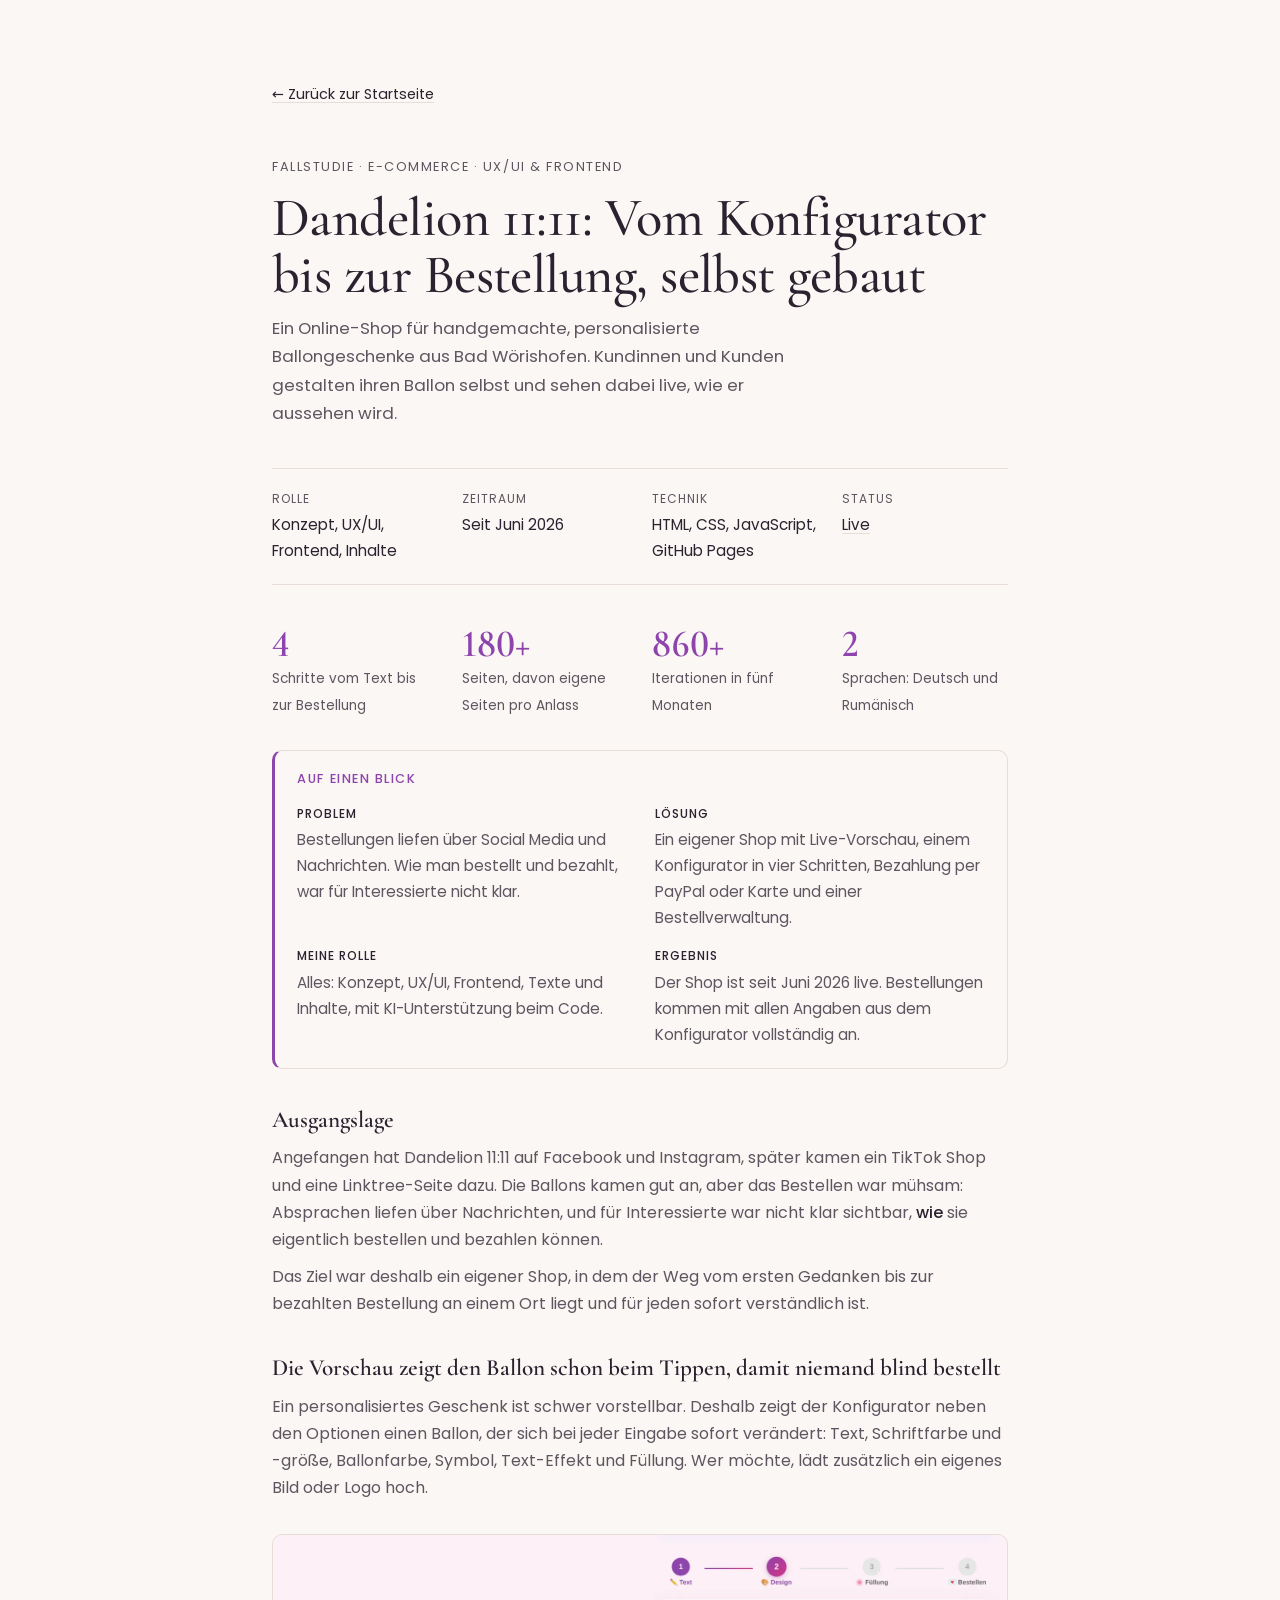
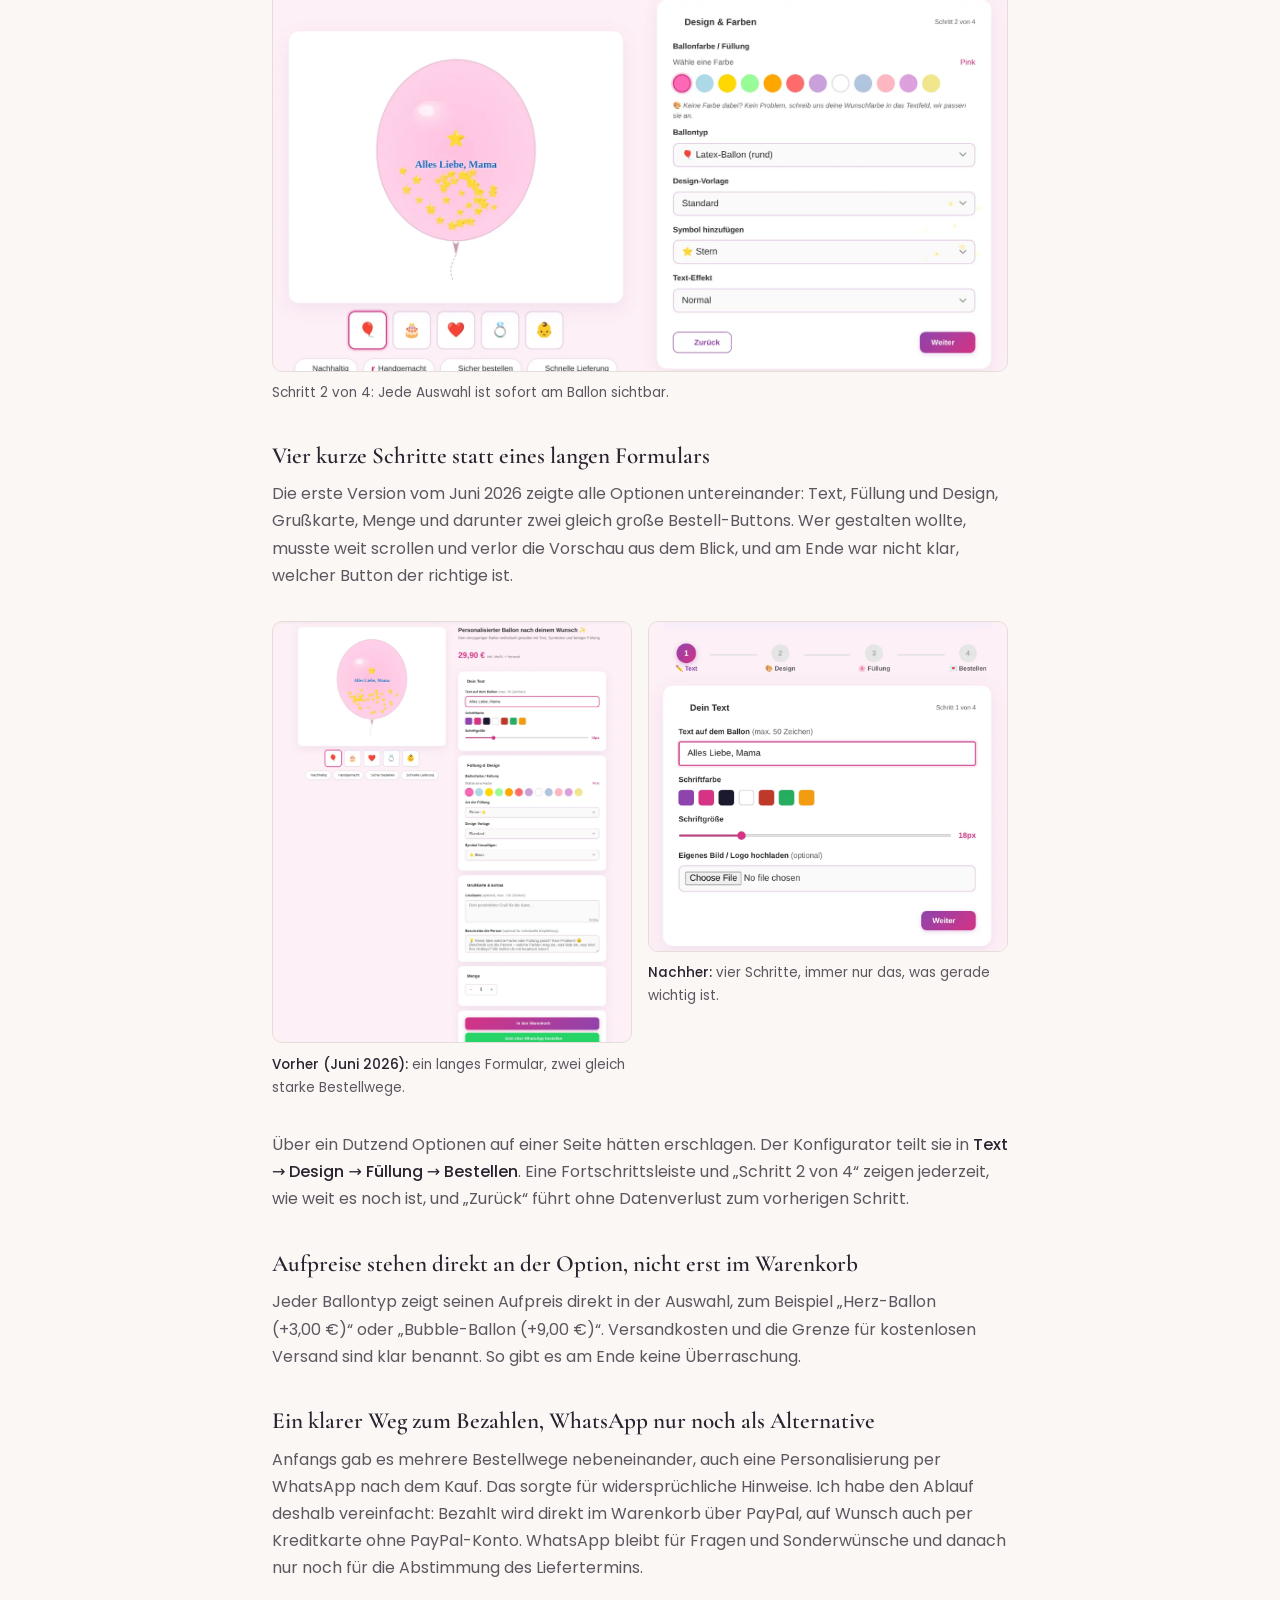
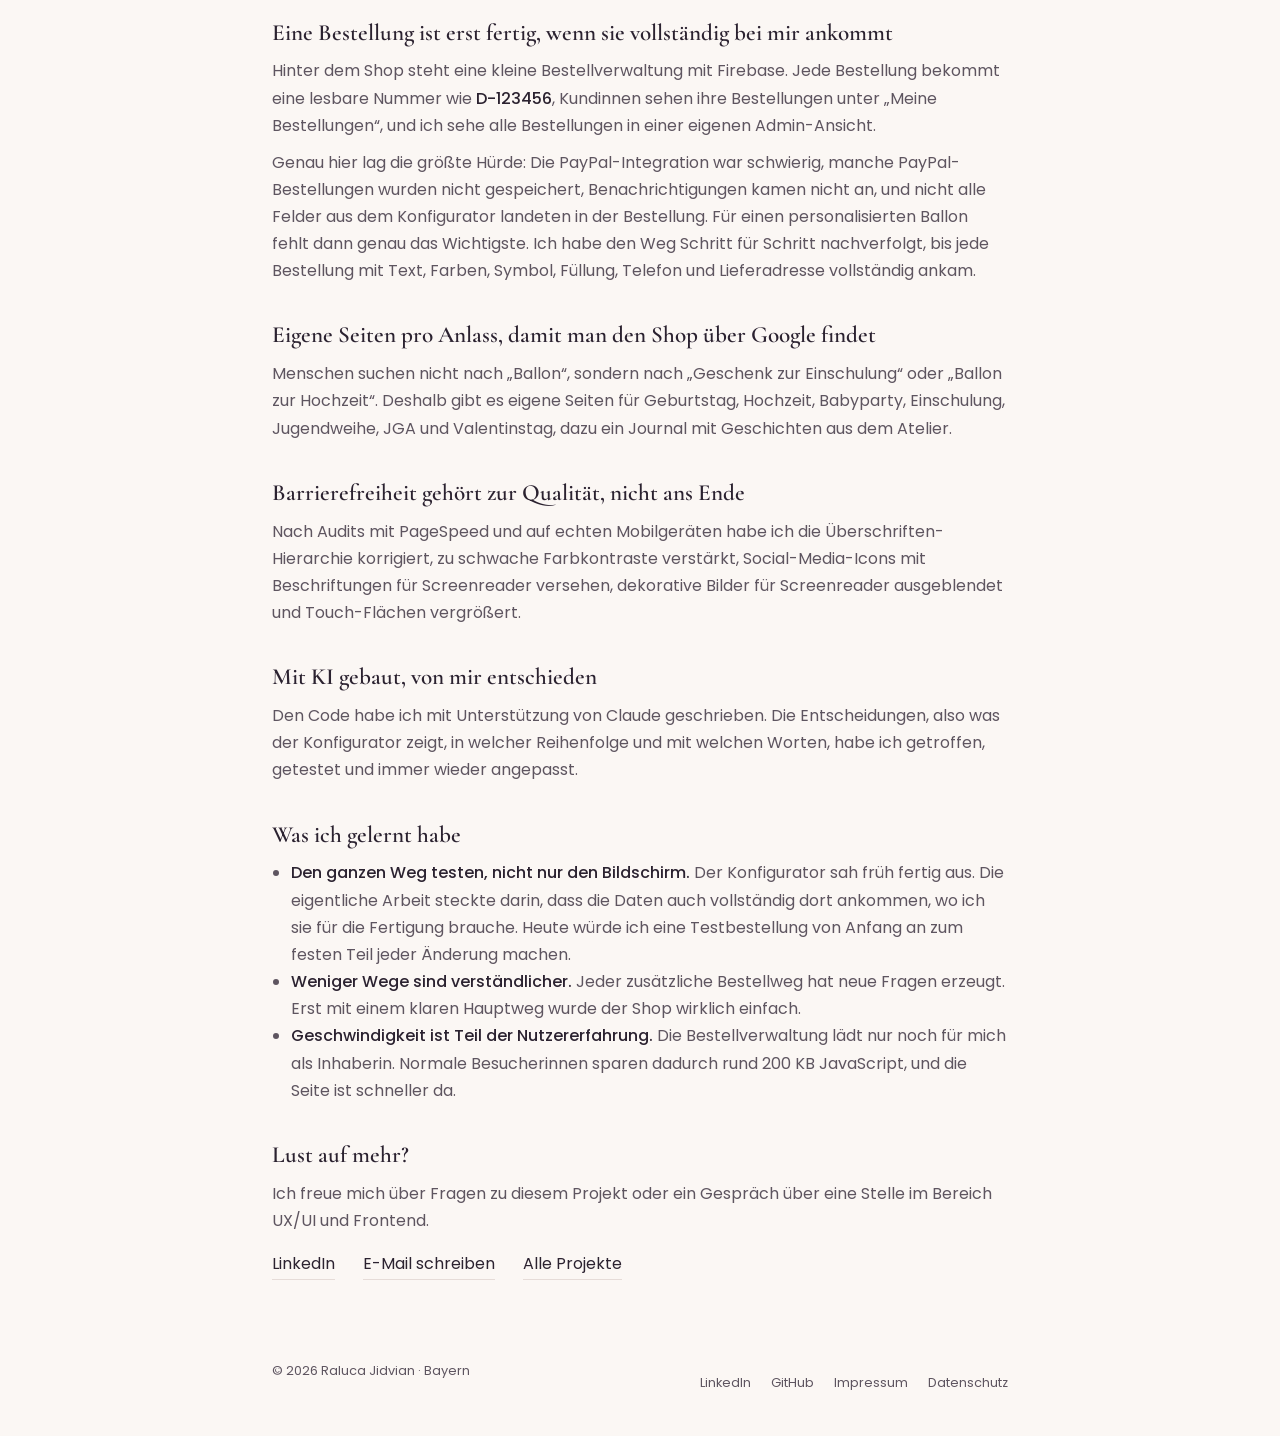
==== commit 7519d8e7: "Strengthen case studies and sharing previews Adds an 'Auf einen Blick' summary to every case study, " ====
--- a/dandelion.html
+++ b/dandelion.html
@@ -6,6 +6,16 @@
 <title>Dandelion 11:11 – Fallstudie – Raluca Jidvian</title>
 <meta name="description" content="Fallstudie: Ein Online-Shop mit Live-Konfigurator für personalisierte Ballongeschenke, von der Idee bis zur Bestellung selbst gestaltet und gebaut.">
 <link rel="stylesheet" href="style.css">
+<link rel="icon" href="favicon.svg" type="image/svg+xml">
+<meta property="og:type" content="website">
+<meta property="og:locale" content="de_DE">
+<meta property="og:title" content="Dandelion 11:11 – Fallstudie – Raluca Jidvian">
+<meta property="og:description" content="Fallstudie: Ein Online-Shop mit Live-Konfigurator für personalisierte Ballongeschenke, von der Idee bis zur Bestellung selbst gestaltet und gebaut.">
+<meta property="og:url" content="https://www.ralucajidvian.de/dandelion.html">
+<meta property="og:image" content="https://www.ralucajidvian.de/img/og.png">
+<meta property="og:image:width" content="1200">
+<meta property="og:image:height" content="630">
+<meta name="twitter:card" content="summary_large_image">
 </head>
 <body>
 <main class="legal case">
@@ -29,6 +39,14 @@
     <div><strong>2</strong><span>Sprachen: Deutsch und Rumänisch</span></div>
   </div>
 
+  <section class="summary" aria-labelledby="blick">
+    <h2 id="blick">Auf einen Blick</h2>
+    <p><b>Problem</b>Bestellungen liefen über Social Media und Nachrichten. Wie man bestellt und bezahlt, war für Interessierte nicht klar.</p>
+    <p><b>Lösung</b>Ein eigener Shop mit Live-Vorschau, einem Konfigurator in vier Schritten, Bezahlung per PayPal oder Karte und einer Bestellverwaltung.</p>
+    <p><b>Meine Rolle</b>Alles: Konzept, UX/UI, Frontend, Texte und Inhalte, mit KI-Unterstützung beim Code.</p>
+    <p><b>Ergebnis</b>Der Shop ist seit Juni 2026 live. Bestellungen kommen mit allen Angaben aus dem Konfigurator vollständig an.</p>
+  </section>
+
   <h2>Ausgangslage</h2>
   <p>Angefangen hat Dandelion 11:11 auf Facebook und Instagram, später kamen ein TikTok Shop und eine Linktree-Seite dazu. Die Ballons kamen gut an, aber das Bestellen war mühsam: Absprachen liefen über Nachrichten, und für Interessierte war nicht klar sichtbar, <strong>wie</strong> sie eigentlich bestellen und bezahlen können.</p>
   <p>Das Ziel war deshalb ein eigener Shop, in dem der Weg vom ersten Gedanken bis zur bezahlten Bestellung an einem Ort liegt und für jeden sofort verständlich ist.</p>
@@ -41,11 +59,18 @@
   </figure>
 
   <h2>Vier kurze Schritte statt eines langen Formulars</h2>
+  <p>Die erste Version vom Juni 2026 zeigte alle Optionen untereinander: Text, Füllung und Design, Grußkarte, Menge und darunter zwei gleich große Bestell-Buttons. Wer gestalten wollte, musste weit scrollen und verlor die Vorschau aus dem Blick, und am Ende war nicht klar, welcher Button der richtige ist.</p>
+  <div class="compare">
+    <figure>
+      <a href="img/dandelion-vorher.webp" class="zoom"><img src="img/dandelion-vorher.webp" alt="Erste Version des Konfigurators vom Juni 2026: alle Optionen in vier Karten untereinander, darunter die Buttons In den Warenkorb und Jetzt über WhatsApp bestellen in gleicher Größe." width="1600" height="1878" loading="lazy"></a>
+      <figcaption><strong>Vorher (Juni 2026):</strong> ein langes Formular, zwei gleich starke Bestellwege.</figcaption>
+    </figure>
+    <figure>
+      <a href="img/dandelion-schritt1.webp" class="zoom"><img src="img/dandelion-schritt1.webp" alt="Heutige Version: Schritt 1 von 4 mit Fortschrittsleiste, nur dem Textfeld, den Schriftfarben, der Schriftgröße und einem Weiter-Button." width="1000" height="918" loading="lazy"></a>
+      <figcaption><strong>Nachher:</strong> vier Schritte, immer nur das, was gerade wichtig ist.</figcaption>
+    </figure>
+  </div>
   <p>Über ein Dutzend Optionen auf einer Seite hätten erschlagen. Der Konfigurator teilt sie in <strong>Text → Design → Füllung → Bestellen</strong>. Eine Fortschrittsleiste und „Schritt 2 von 4“ zeigen jederzeit, wie weit es noch ist, und „Zurück“ führt ohne Datenverlust zum vorherigen Schritt.</p>
-  <figure>
-    <a href="img/dandelion-schritt1.webp" class="zoom"><img src="img/dandelion-schritt1.webp" alt="Schritt 1 von 4 des Konfigurators: Eingabefeld für den Ballontext mit maximal 50 Zeichen, Farbfelder für die Schrift, Regler für die Schriftgröße und optionaler Bild-Upload." width="1000" height="918" loading="lazy"></a>
-    <figcaption>Schritt 1: Nur das, was jetzt wichtig ist, nämlich der Text.</figcaption>
-  </figure>
 
   <h2>Aufpreise stehen direkt an der Option, nicht erst im Warenkorb</h2>
   <p>Jeder Ballontyp zeigt seinen Aufpreis direkt in der Auswahl, zum Beispiel „Herz-Ballon (+3,00&nbsp;€)“ oder „Bubble-Ballon (+9,00&nbsp;€)“. Versandkosten und die Grenze für kostenlosen Versand sind klar benannt. So gibt es am Ende keine Überraschung.</p>
@@ -59,6 +84,9 @@
 
   <h2>Eigene Seiten pro Anlass, damit man den Shop über Google findet</h2>
   <p>Menschen suchen nicht nach „Ballon“, sondern nach „Geschenk zur Einschulung“ oder „Ballon zur Hochzeit“. Deshalb gibt es eigene Seiten für Geburtstag, Hochzeit, Babyparty, Einschulung, Jugendweihe, JGA und Valentinstag, dazu ein Journal mit Geschichten aus dem Atelier.</p>
+
+  <h2>Barrierefreiheit gehört zur Qualität, nicht ans Ende</h2>
+  <p>Nach Audits mit PageSpeed und auf echten Mobilgeräten habe ich die Überschriften-Hierarchie korrigiert, zu schwache Farbkontraste verstärkt, Social-Media-Icons mit Beschriftungen für Screenreader versehen, dekorative Bilder für Screenreader ausgeblendet und Touch-Flächen vergrößert.</p>
 
   <h2>Mit KI gebaut, von mir entschieden</h2>
   <p>Den Code habe ich mit Unterstützung von Claude geschrieben. Die Entscheidungen, also was der Konfigurator zeigt, in welcher Reihenfolge und mit welchen Worten, habe ich getroffen, getestet und immer wieder angepasst.</p>
--- a/style.css
+++ b/style.css
@@ -200,3 +200,13 @@
   .project img { object-position: left top; }
   .case figure { margin-inline: -0.5rem; }
 }
+
+/* Auf einen Blick */
+.summary { margin: 2rem 0; padding: 1.25rem 1.4rem; border: 1px solid var(--line); border-left: 3px solid var(--plum); border-radius: 10px; display: grid; grid-template-columns: repeat(2, minmax(0, 1fr)); gap: 1rem 1.75rem; }
+.summary h2 { grid-column: 1 / -1; margin: 0; font-size: 0.8rem; font-family: var(--sans); font-weight: 500; letter-spacing: 0.12em; text-transform: uppercase; color: var(--plum); }
+.summary p { margin: 0; font-size: 0.95rem; }
+.summary b { display: block; font-weight: 500; color: var(--ink); font-size: 0.75rem; letter-spacing: 0.08em; text-transform: uppercase; margin-bottom: 0.2rem; }
+@media (max-width: 560px) { .summary { grid-template-columns: 1fr; } }
+.compare { display: grid; grid-template-columns: 1fr 1fr; gap: 1rem; margin: 2rem 0; }
+.compare figure { margin: 0; }
+@media (max-width: 560px) { .compare { grid-template-columns: 1fr; } }
